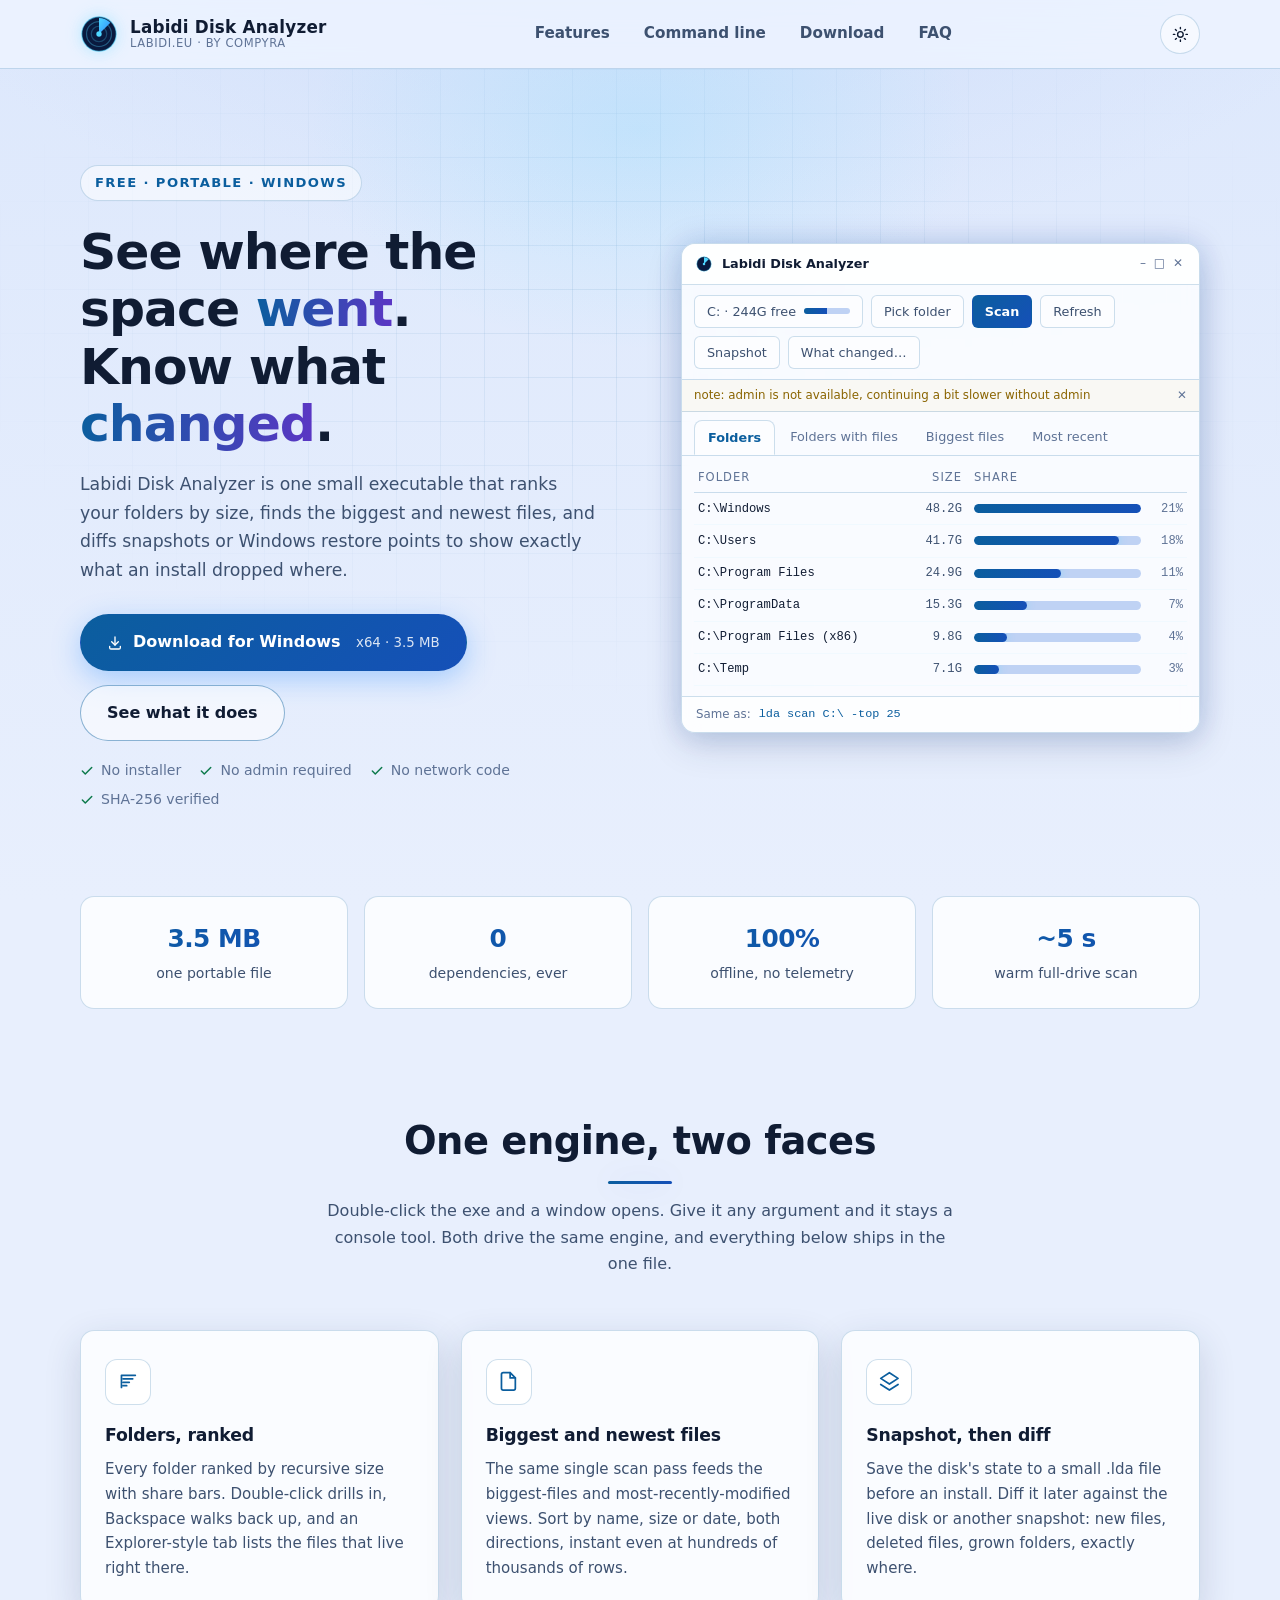
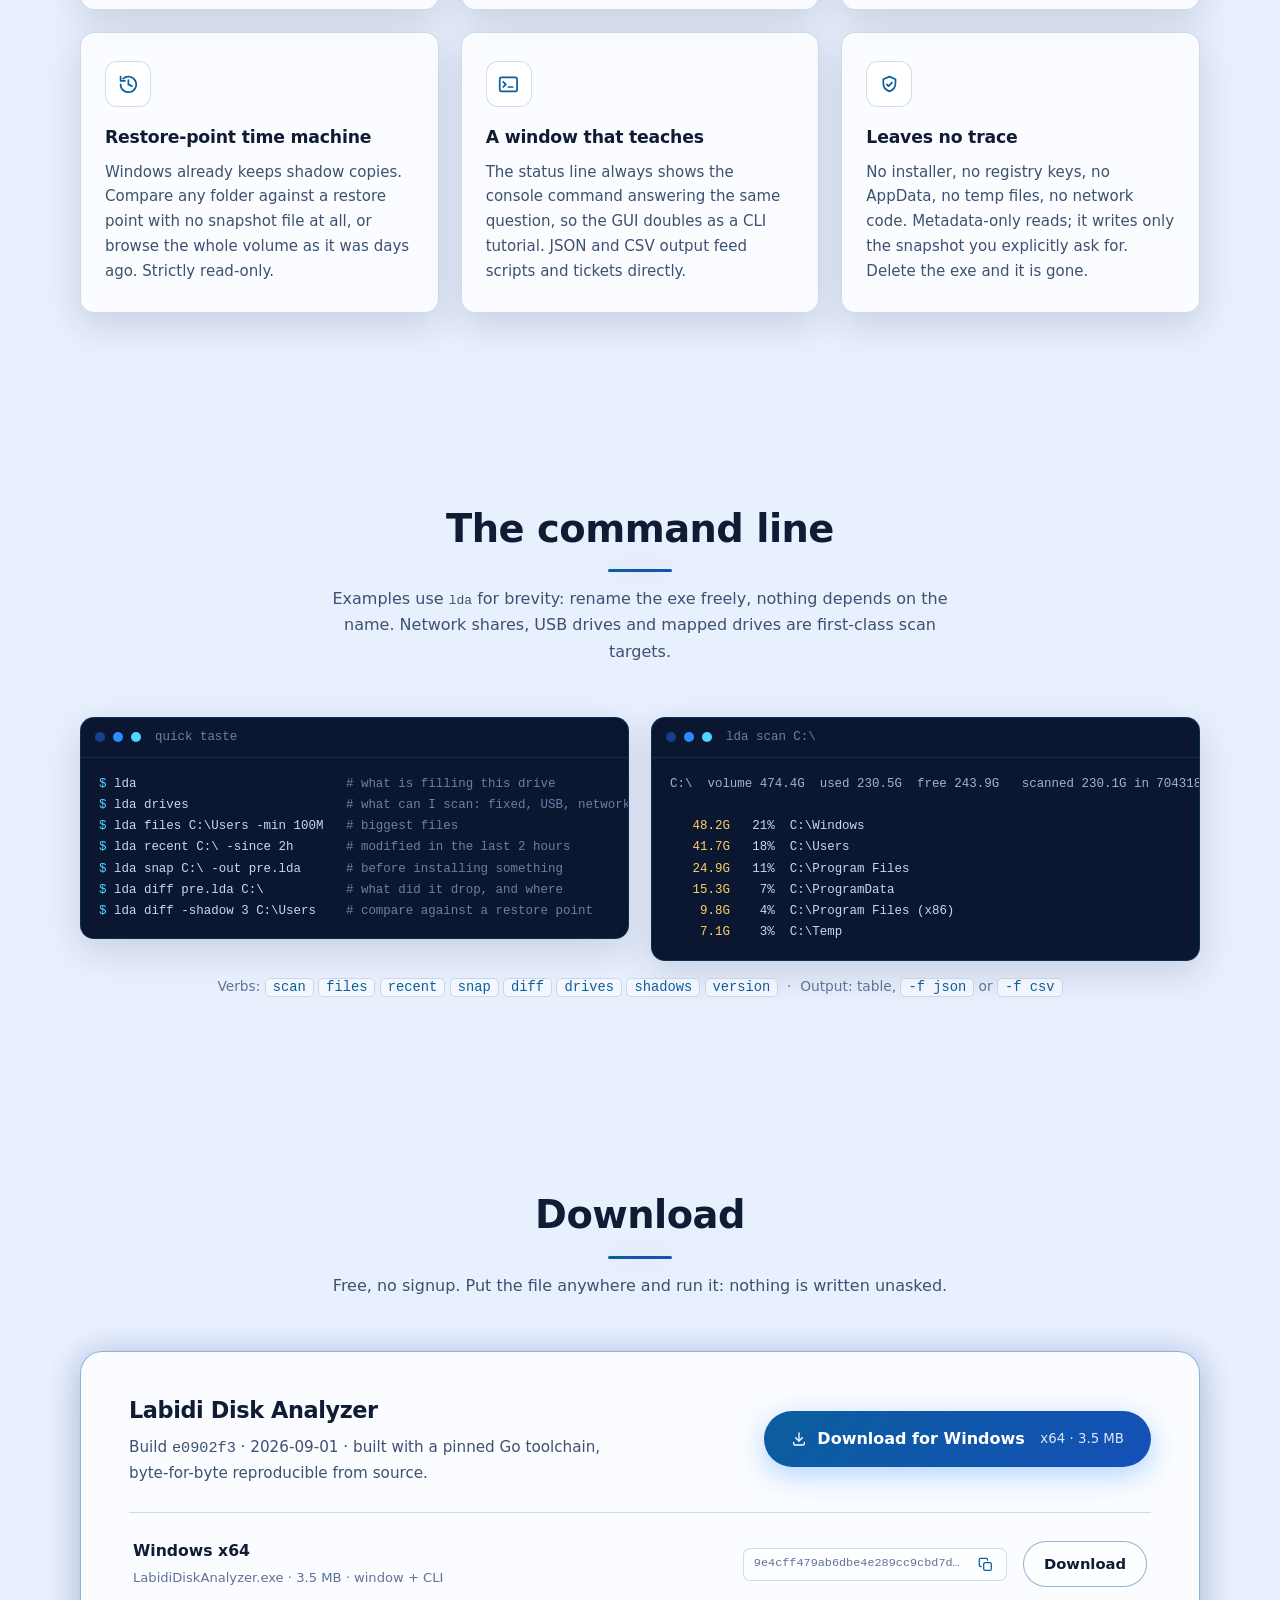
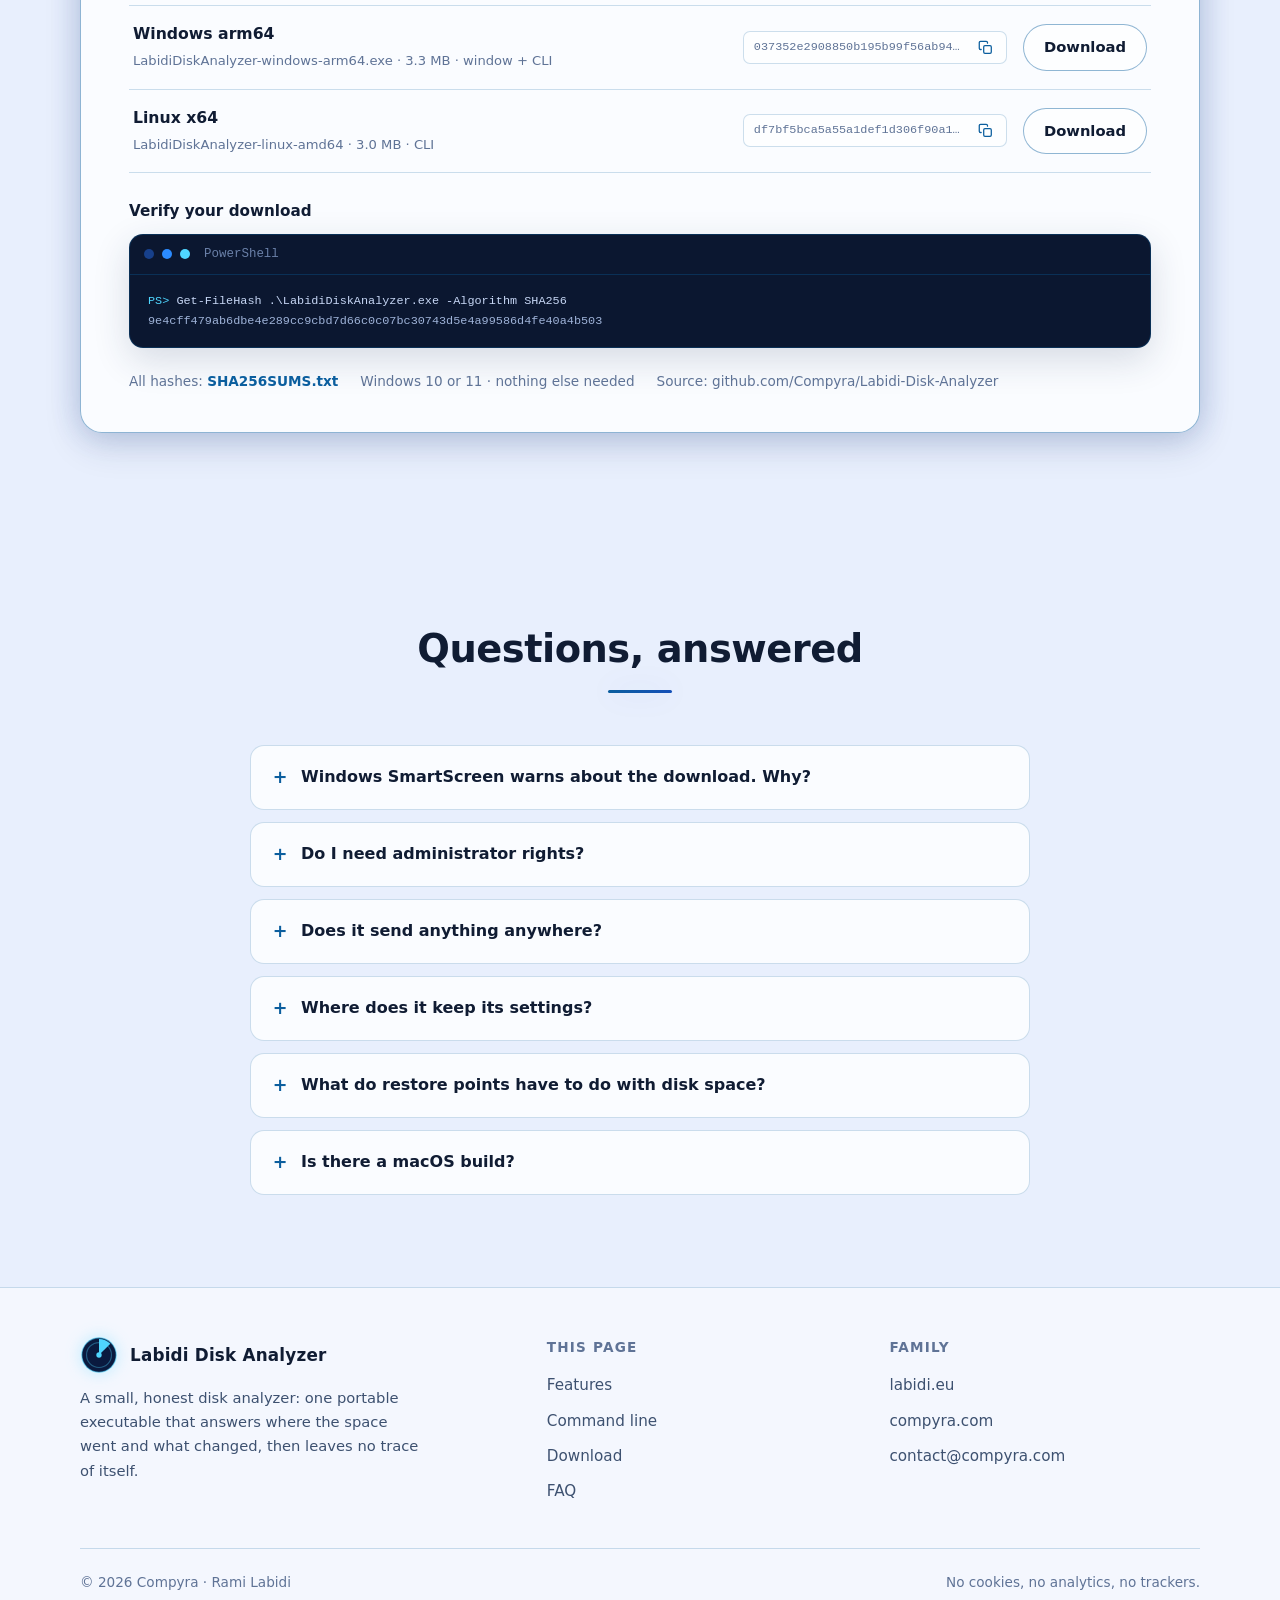
==== index.html @ db3a6556 "Build the download page: family-styled site with self-hosted binaries (e0902f3 build)" ====
<!DOCTYPE html>
<html lang="en" data-theme="dark">

<head>
    <meta charset="UTF-8">
    <meta name="viewport" content="width=device-width, initial-scale=1.0">
    <title>Labidi Disk Analyzer · Portable disk space analyzer for Windows</title>

    <script>
        (function () {
            var t;
            try { t = localStorage.getItem("theme"); } catch (e) { }
            if (t !== "light" && t !== "dark") {
                t = matchMedia("(prefers-color-scheme: light)").matches ? "light" : "dark";
            }
            document.documentElement.dataset.theme = t;
        })();
    </script>

    <link rel="stylesheet" href="style.css?v=1">

    <meta name="description" content="A 3.5 MB portable exe that shows where your disk space went and what changed: ranked folders, biggest files, snapshot diffs and restore-point comparisons. No installer, no admin, no telemetry.">
    <meta name="author" content="Compyra">
    <meta name="robots" content="index, follow">
    <meta name="theme-color" content="#e8effd" media="(prefers-color-scheme: light)">
    <meta name="theme-color" content="#030816" media="(prefers-color-scheme: dark)">
    <meta name="color-scheme" content="dark light">

    <link rel="icon" type="image/svg+xml" href="favicon.svg">

    <!-- Open Graph -->
    <meta property="og:type" content="website">
    <meta property="og:url" content="https://diskanalyzer.labidi.eu/">
    <meta property="og:site_name" content="Labidi Disk Analyzer">
    <meta property="og:title" content="Labidi Disk Analyzer · Portable disk space analyzer for Windows">
    <meta property="og:description" content="See where the space went. Know what changed. One 3.5 MB portable exe: ranked folders, snapshot diffs, restore-point comparisons. No installer, no admin, no telemetry.">
    <meta property="og:image" content="https://diskanalyzer.labidi.eu/og-image.png">
    <meta property="og:image:width" content="1200">
    <meta property="og:image:height" content="630">
    <meta property="og:image:alt" content="Labidi Disk Analyzer: portable disk space analyzer for Windows">
    <meta property="og:locale" content="en_US">

    <!-- Twitter -->
    <meta property="twitter:card" content="summary_large_image">
    <meta property="twitter:url" content="https://diskanalyzer.labidi.eu/">
    <meta property="twitter:title" content="Labidi Disk Analyzer · Portable disk space analyzer for Windows">
    <meta property="twitter:description" content="See where the space went. Know what changed. One 3.5 MB portable exe, no installer, no admin, no telemetry.">
    <meta property="twitter:image" content="https://diskanalyzer.labidi.eu/og-image.png">

    <link rel="canonical" href="https://diskanalyzer.labidi.eu/">

    <script type="application/ld+json">
    {
      "@context": "https://schema.org",
      "@type": "SoftwareApplication",
      "name": "Labidi Disk Analyzer",
      "operatingSystem": "Windows 10, Windows 11, Linux",
      "applicationCategory": "UtilitiesApplication",
      "description": "Portable disk space analyzer and snapshot differ: ranked folders, biggest files, snapshot diffs and restore-point comparisons in one dependency-free executable.",
      "url": "https://diskanalyzer.labidi.eu/",
      "downloadUrl": "https://diskanalyzer.labidi.eu/LabidiDiskAnalyzer.exe",
      "fileSize": "3.5MB",
      "offers": { "@type": "Offer", "price": "0", "priceCurrency": "EUR" },
      "publisher": { "@type": "Organization", "name": "Compyra", "url": "https://compyra.com" }
    }
    </script>
</head>

<body>
    <!-- Inline SVG icon sprite -->
    <svg xmlns="http://www.w3.org/2000/svg" style="display:none" aria-hidden="true">
        <symbol id="i-download" viewBox="0 0 24 24" fill="none" stroke="currentColor" stroke-width="2" stroke-linecap="round" stroke-linejoin="round"><path d="M12 3v12"/><polyline points="7 10 12 15 17 10"/><path d="M4 17v2a2 2 0 0 0 2 2h12a2 2 0 0 0 2-2v-2"/></symbol>
        <symbol id="i-check" viewBox="0 0 24 24" fill="none" stroke="currentColor" stroke-width="2.5" stroke-linecap="round" stroke-linejoin="round"><polyline points="20 6 9 17 4 12"/></symbol>
        <symbol id="i-chart" viewBox="0 0 24 24" fill="none" stroke="currentColor" stroke-width="2" stroke-linecap="round" stroke-linejoin="round"><path d="M4 5h16M4 5v14M6 9h11M6 13h7M6 17h4"/></symbol>
        <symbol id="i-file" viewBox="0 0 24 24" fill="none" stroke="currentColor" stroke-width="2" stroke-linecap="round" stroke-linejoin="round"><path d="M14 2H6a2 2 0 0 0-2 2v16a2 2 0 0 0 2 2h12a2 2 0 0 0 2-2V8z"/><polyline points="14 2 14 8 20 8"/></symbol>
        <symbol id="i-layers" viewBox="0 0 24 24" fill="none" stroke="currentColor" stroke-width="2" stroke-linecap="round" stroke-linejoin="round"><polygon points="12 2 22 8.5 12 15 2 8.5 12 2"/><polyline points="2 15.5 12 22 22 15.5"/></symbol>
        <symbol id="i-history" viewBox="0 0 24 24" fill="none" stroke="currentColor" stroke-width="2" stroke-linecap="round" stroke-linejoin="round"><path d="M3 12a9 9 0 1 0 3-6.7"/><polyline points="3 3 3 8 8 8"/><polyline points="12 7 12 12 16 14"/></symbol>
        <symbol id="i-terminal" viewBox="0 0 24 24" fill="none" stroke="currentColor" stroke-width="2" stroke-linecap="round" stroke-linejoin="round"><rect x="2" y="4" width="20" height="16" rx="2"/><polyline points="6 9 9 12 6 15"/><line x1="12" y1="15" x2="17" y2="15"/></symbol>
        <symbol id="i-shield" viewBox="0 0 24 24" fill="none" stroke="currentColor" stroke-width="2" stroke-linecap="round" stroke-linejoin="round"><path d="M12 3l7 3v5c0 4.5-3 7.6-7 9-4-1.4-7-4.5-7-9V6l7-3z"/><path d="M9 12l2 2 4-4"/></symbol>
        <symbol id="i-copy" viewBox="0 0 24 24" fill="none" stroke="currentColor" stroke-width="2" stroke-linecap="round" stroke-linejoin="round"><rect x="9" y="9" width="12" height="12" rx="2"/><path d="M5 15H4a2 2 0 0 1-2-2V4a2 2 0 0 1 2-2h9a2 2 0 0 1 2 2v1"/></symbol>
        <symbol id="i-moon" viewBox="0 0 24 24" fill="none" stroke="currentColor" stroke-width="2" stroke-linecap="round" stroke-linejoin="round"><path d="M21 12.8A9 9 0 1 1 11.2 3a7 7 0 0 0 9.8 9.8z"/></symbol>
        <symbol id="i-sun" viewBox="0 0 24 24" fill="none" stroke="currentColor" stroke-width="2" stroke-linecap="round" stroke-linejoin="round"><circle cx="12" cy="12" r="4"/><path d="M12 2v2M12 20v2M4.9 4.9l1.4 1.4M17.7 17.7l1.4 1.4M2 12h2M20 12h2M4.9 19.1l1.4-1.4M17.7 6.3l1.4-1.4"/></symbol>
    </svg>

    <a href="#main" class="skip-link">Skip to main content</a>

    <header id="site-header">
        <div class="container">
            <a class="brand" href="#top" aria-label="Labidi Disk Analyzer, back to top">
                <svg class="brand-mark" viewBox="0 0 64 64" aria-hidden="true">
                    <defs>
                        <linearGradient id="wedge" x1="0" y1="0" x2="1" y2="1">
                            <stop offset="0" stop-color="#4fd6ff"/>
                            <stop offset="1" stop-color="#2b8bff"/>
                        </linearGradient>
                    </defs>
                    <circle cx="32" cy="32" r="29" fill="#0a1a3f" stroke="#4fd6ff" stroke-opacity=".55" stroke-width="2"/>
                    <circle cx="32" cy="32" r="21" fill="none" stroke="#4fd6ff" stroke-opacity=".35" stroke-width="2"/>
                    <circle cx="32" cy="32" r="13" fill="none" stroke="#4fd6ff" stroke-opacity=".25" stroke-width="2"/>
                    <path d="M32 32 L32 5 A27 27 0 0 1 51.1 12.9 Z" fill="url(#wedge)"/>
                    <circle cx="32" cy="32" r="4.5" fill="#4fd6ff"/>
                </svg>
                <span class="brand-name">Labidi Disk Analyzer
                    <span class="brand-sub">labidi.eu · by Compyra</span>
                </span>
            </a>

            <nav aria-label="Primary">
                <ul>
                    <li><a href="#features">Features</a></li>
                    <li><a href="#cli">Command line</a></li>
                    <li><a href="#download">Download</a></li>
                    <li><a href="#faq">FAQ</a></li>
                </ul>
            </nav>

            <div class="header-controls">
                <button id="theme-toggle" type="button" aria-label="Toggle light and dark theme" aria-pressed="false">
                    <svg class="icon theme-icon-moon" aria-hidden="true"><use href="#i-moon"></use></svg>
                    <svg class="icon theme-icon-sun" aria-hidden="true"><use href="#i-sun"></use></svg>
                </button>
            </div>
        </div>
    </header>

    <main id="main">
        <!-- ===================== HERO ===================== -->
        <section class="hero" id="top" aria-labelledby="hero-title">
            <div class="hero-grid" aria-hidden="true"></div>
            <div class="hero-glow" aria-hidden="true"></div>
            <div class="container">
                <div class="hero-copy">
                    <p class="hero-eyebrow">Free · Portable · Windows</p>
                    <h1 id="hero-title">See where the space <span class="grad">went</span>.<br>Know what <span class="grad">changed</span>.</h1>
                    <p class="hero-sub">
                        Labidi Disk Analyzer is one small executable that ranks your folders by size,
                        finds the biggest and newest files, and diffs snapshots or Windows restore points
                        to show exactly what an install dropped where.
                    </p>
                    <div class="hero-ctas">
                        <a class="btn btn-primary" href="LabidiDiskAnalyzer.exe" download>
                            <svg class="icon" aria-hidden="true"><use href="#i-download"></use></svg>
                            Download for Windows&nbsp;<small>x64 · 3.5 MB</small>
                        </a>
                        <a class="btn btn-ghost" href="#features">See what it does</a>
                    </div>
                    <p class="hero-meta">
                        <span><svg class="icon" aria-hidden="true"><use href="#i-check"></use></svg> No installer</span>
                        <span><svg class="icon" aria-hidden="true"><use href="#i-check"></use></svg> No admin required</span>
                        <span><svg class="icon" aria-hidden="true"><use href="#i-check"></use></svg> No network code</span>
                        <span><svg class="icon" aria-hidden="true"><use href="#i-check"></use></svg> <a href="#download">SHA-256 verified</a></span>
                    </p>
                </div>

                <!-- Stylised replica of the real window -->
                <div class="window reveal" role="img" aria-label="The Labidi Disk Analyzer window: a toolbar with a drive menu and scan buttons, folders ranked by size with share bars, and a status line teaching the equivalent console command.">
                    <div class="window-titlebar">
                        <svg class="brand-mark" viewBox="0 0 64 64" aria-hidden="true">
                            <circle cx="32" cy="32" r="29" fill="#0a1a3f" stroke="#4fd6ff" stroke-opacity=".55" stroke-width="3"/>
                            <path d="M32 32 L32 5 A27 27 0 0 1 51.1 12.9 Z" fill="#4fd6ff"/>
                            <circle cx="32" cy="32" r="5" fill="#4fd6ff"/>
                        </svg>
                        <span class="window-title">Labidi Disk Analyzer</span>
                        <span class="window-lights" aria-hidden="true">&#8211; &#9633; &#10005;</span>
                    </div>
                    <div class="window-toolbar" aria-hidden="true">
                        <span class="tool-chip">C: · 244G free <span class="drive-fill"><i></i></span></span>
                        <span class="tool-chip">Pick folder</span>
                        <span class="tool-chip is-primary">Scan</span>
                        <span class="tool-chip">Refresh</span>
                        <span class="tool-chip">Snapshot</span>
                        <span class="tool-chip">What changed&#8230;</span>
                    </div>
                    <div class="window-notice" aria-hidden="true">
                        note: admin is not available, continuing a bit slower without admin <b>&#10005;</b>
                    </div>
                    <div class="window-tabs" aria-hidden="true">
                        <span class="is-active">Folders</span>
                        <span>Folders with files</span>
                        <span>Biggest files</span>
                        <span>Most recent</span>
                    </div>
                    <div class="window-list" aria-hidden="true">
                        <div class="window-cols"><span>Folder</span><span style="text-align:right">Size</span><span>Share</span></div>
                        <div class="window-row"><span class="path">C:\Windows</span><span class="size">48.2G</span><span class="share"><span class="share-bar"><i style="--w:100%"></i></span><b>21%</b></span></div>
                        <div class="window-row"><span class="path">C:\Users</span><span class="size">41.7G</span><span class="share"><span class="share-bar"><i style="--w:87%"></i></span><b>18%</b></span></div>
                        <div class="window-row"><span class="path">C:\Program Files</span><span class="size">24.9G</span><span class="share"><span class="share-bar"><i style="--w:52%"></i></span><b>11%</b></span></div>
                        <div class="window-row"><span class="path">C:\ProgramData</span><span class="size">15.3G</span><span class="share"><span class="share-bar"><i style="--w:32%"></i></span><b>7%</b></span></div>
                        <div class="window-row"><span class="path">C:\Program Files (x86)</span><span class="size">9.8G</span><span class="share"><span class="share-bar"><i style="--w:20%"></i></span><b>4%</b></span></div>
                        <div class="window-row"><span class="path">C:\Temp</span><span class="size">7.1G</span><span class="share"><span class="share-bar"><i style="--w:15%"></i></span><b>3%</b></span></div>
                    </div>
                    <div class="window-status" aria-hidden="true">
                        Same as: <code>lda scan C:\ -top 25</code>
                    </div>
                </div>
            </div>
        </section>

        <!-- ===================== TRUST STRIP ===================== -->
        <section class="trust" aria-label="Key numbers">
            <div class="container">
                <div class="stat reveal"><b>3.5 MB</b><span>one portable file</span></div>
                <div class="stat reveal"><b>0</b><span>dependencies, ever</span></div>
                <div class="stat reveal"><b>100%</b><span>offline, no telemetry</span></div>
                <div class="stat reveal"><b>~5 s</b><span>warm full-drive scan</span></div>
            </div>
        </section>

        <!-- ===================== FEATURES ===================== -->
        <section id="features" aria-labelledby="features-title">
            <div class="container">
                <div class="section-head reveal">
                    <h2 id="features-title">One engine, two faces</h2>
                    <p>Double-click the exe and a window opens. Give it any argument and it stays a console tool.
                       Both drive the same engine, and everything below ships in the one file.</p>
                </div>
                <div class="features-grid">
                    <article class="feature-card reveal">
                        <div class="feature-icon"><svg class="icon" aria-hidden="true"><use href="#i-chart"></use></svg></div>
                        <h3>Folders, ranked</h3>
                        <p>Every folder ranked by recursive size with share bars. Double-click drills in,
                           Backspace walks back up, and an Explorer-style tab lists the files that live right there.</p>
                    </article>
                    <article class="feature-card reveal">
                        <div class="feature-icon"><svg class="icon" aria-hidden="true"><use href="#i-file"></use></svg></div>
                        <h3>Biggest and newest files</h3>
                        <p>The same single scan pass feeds the biggest-files and most-recently-modified views.
                           Sort by name, size or date, both directions, instant even at hundreds of thousands of rows.</p>
                    </article>
                    <article class="feature-card reveal">
                        <div class="feature-icon"><svg class="icon" aria-hidden="true"><use href="#i-layers"></use></svg></div>
                        <h3>Snapshot, then diff</h3>
                        <p>Save the disk's state to a small .lda file before an install. Diff it later against the live
                           disk or another snapshot: new files, deleted files, grown folders, exactly where.</p>
                    </article>
                    <article class="feature-card reveal">
                        <div class="feature-icon"><svg class="icon" aria-hidden="true"><use href="#i-history"></use></svg></div>
                        <h3>Restore-point time machine</h3>
                        <p>Windows already keeps shadow copies. Compare any folder against a restore point with no
                           snapshot file at all, or browse the whole volume as it was days ago. Strictly read-only.</p>
                    </article>
                    <article class="feature-card reveal">
                        <div class="feature-icon"><svg class="icon" aria-hidden="true"><use href="#i-terminal"></use></svg></div>
                        <h3>A window that teaches</h3>
                        <p>The status line always shows the console command answering the same question, so the GUI
                           doubles as a CLI tutorial. JSON and CSV output feed scripts and tickets directly.</p>
                    </article>
                    <article class="feature-card reveal">
                        <div class="feature-icon"><svg class="icon" aria-hidden="true"><use href="#i-shield"></use></svg></div>
                        <h3>Leaves no trace</h3>
                        <p>No installer, no registry keys, no AppData, no temp files, no network code. Metadata-only
                           reads; it writes only the snapshot you explicitly ask for. Delete the exe and it is gone.</p>
                    </article>
                </div>
            </div>
        </section>

        <!-- ===================== CLI ===================== -->
        <section id="cli" aria-labelledby="cli-title">
            <div class="container">
                <div class="section-head reveal">
                    <h2 id="cli-title">The command line</h2>
                    <p>Examples use <code>lda</code> for brevity: rename the exe freely, nothing depends on the name.
                       Network shares, USB drives and mapped drives are first-class scan targets.</p>
                </div>
                <div class="cli-wrap">
                    <div class="terminal reveal">
                        <div class="terminal-bar"><i></i><i></i><i></i><span>quick taste</span></div>
                        <pre><span class="p">$</span> lda                            <span class="c"># what is filling this drive</span>
<span class="p">$</span> lda drives                     <span class="c"># what can I scan: fixed, USB, network</span>
<span class="p">$</span> lda files C:\Users -min 100M   <span class="c"># biggest files</span>
<span class="p">$</span> lda recent C:\ -since 2h       <span class="c"># modified in the last 2 hours</span>
<span class="p">$</span> lda snap C:\ -out pre.lda      <span class="c"># before installing something</span>
<span class="p">$</span> lda diff pre.lda C:\           <span class="c"># what did it drop, and where</span>
<span class="p">$</span> lda diff -shadow 3 C:\Users    <span class="c"># compare against a restore point</span></pre>
                    </div>
                    <div class="terminal reveal">
                        <div class="terminal-bar"><i></i><i></i><i></i><span>lda scan C:\</span></div>
                        <pre><span class="o">C:\  volume 474.4G  used 230.5G  free 243.9G   scanned 230.1G in 704318 files (5.2s)</span>

   <span class="hl">48.2G</span>   21%  C:\Windows
   <span class="hl">41.7G</span>   18%  C:\Users
   <span class="hl">24.9G</span>   11%  C:\Program Files
   <span class="hl">15.3G</span>    7%  C:\ProgramData
    <span class="hl">9.8G</span>    4%  C:\Program Files (x86)
    <span class="hl">7.1G</span>    3%  C:\Temp</pre>
                    </div>
                </div>
                <p class="cli-note reveal">
                    Verbs: <code>scan</code> <code>files</code> <code>recent</code> <code>snap</code>
                    <code>diff</code> <code>drives</code> <code>shadows</code> <code>version</code>
                    &nbsp;·&nbsp; Output: table, <code>-f json</code> or <code>-f csv</code>
                </p>
            </div>
        </section>

        <!-- ===================== DOWNLOAD ===================== -->
        <section id="download" aria-labelledby="download-title">
            <div class="container">
                <div class="section-head reveal">
                    <h2 id="download-title">Download</h2>
                    <p>Free, no signup. Put the file anywhere and run it: nothing is written unasked.</p>
                </div>

                <div class="download-panel reveal">
                    <div class="download-main">
                        <div>
                            <h3>Labidi Disk Analyzer</h3>
                            <p>Build <code>e0902f3</code> · 2026-09-01 · built with a pinned Go toolchain,
                               byte-for-byte reproducible from source.</p>
                        </div>
                        <a class="btn btn-primary" href="LabidiDiskAnalyzer.exe" download>
                            <svg class="icon" aria-hidden="true"><use href="#i-download"></use></svg>
                            Download for Windows&nbsp;<small>x64 · 3.5 MB</small>
                        </a>
                    </div>

                    <div class="asset-row">
                        <div class="asset-name">
                            <b>Windows x64</b>
                            <span>LabidiDiskAnalyzer.exe · 3.5 MB · window + CLI</span>
                        </div>
                        <span class="asset-hash">
                            <code title="9e4cff479ab6dbe4e289cc9cbd7d66c0c07bc30743d5e4a99586d4fe40a4b503">9e4cff479ab6dbe4e289cc9cbd7d66c0&hellip;</code>
                            <button class="copy-btn" type="button" data-copy="9e4cff479ab6dbe4e289cc9cbd7d66c0c07bc30743d5e4a99586d4fe40a4b503" aria-label="Copy the SHA-256 hash of LabidiDiskAnalyzer.exe">
                                <svg class="icon" aria-hidden="true"><use href="#i-copy"></use></svg>
                            </button>
                        </span>
                        <span class="asset-get">
                            <a class="btn btn-ghost btn-dl" href="LabidiDiskAnalyzer.exe" download>Download</a>
                        </span>
                    </div>

                    <div class="asset-row">
                        <div class="asset-name">
                            <b>Windows arm64</b>
                            <span>LabidiDiskAnalyzer-windows-arm64.exe · 3.3 MB · window + CLI</span>
                        </div>
                        <span class="asset-hash">
                            <code title="037352e2908850b195b99f56ab94dee2360abbfb58f119a386459734021d3780">037352e2908850b195b99f56ab94dee2&hellip;</code>
                            <button class="copy-btn" type="button" data-copy="037352e2908850b195b99f56ab94dee2360abbfb58f119a386459734021d3780" aria-label="Copy the SHA-256 hash of LabidiDiskAnalyzer-windows-arm64.exe">
                                <svg class="icon" aria-hidden="true"><use href="#i-copy"></use></svg>
                            </button>
                        </span>
                        <span class="asset-get">
                            <a class="btn btn-ghost btn-dl" href="LabidiDiskAnalyzer-windows-arm64.exe" download>Download</a>
                        </span>
                    </div>

                    <div class="asset-row">
                        <div class="asset-name">
                            <b>Linux x64</b>
                            <span>LabidiDiskAnalyzer-linux-amd64 · 3.0 MB · CLI</span>
                        </div>
                        <span class="asset-hash">
                            <code title="df7bf5bca5a55a1def1d306f90a14a95d13f0bd07a37902c056cffa0d2d70d2e">df7bf5bca5a55a1def1d306f90a14a95&hellip;</code>
                            <button class="copy-btn" type="button" data-copy="df7bf5bca5a55a1def1d306f90a14a95d13f0bd07a37902c056cffa0d2d70d2e" aria-label="Copy the SHA-256 hash of LabidiDiskAnalyzer-linux-amd64">
                                <svg class="icon" aria-hidden="true"><use href="#i-copy"></use></svg>
                            </button>
                        </span>
                        <span class="asset-get">
                            <a class="btn btn-ghost btn-dl" href="LabidiDiskAnalyzer-linux-amd64" download>Download</a>
                        </span>
                    </div>

                    <div class="verify">
                        <h4>Verify your download</h4>
                        <div class="terminal">
                            <div class="terminal-bar"><i></i><i></i><i></i><span>PowerShell</span></div>
                            <pre><span class="p">PS&gt;</span> Get-FileHash .\LabidiDiskAnalyzer.exe -Algorithm SHA256
<span class="o">9e4cff479ab6dbe4e289cc9cbd7d66c0c07bc30743d5e4a99586d4fe40a4b503</span></pre>
                        </div>
                    </div>

                    <div class="download-foot">
                        <span>All hashes: <a href="SHA256SUMS.txt">SHA256SUMS.txt</a></span>
                        <span>Windows 10 or 11 · nothing else needed</span>
                        <span>Source: github.com/Compyra/Labidi-Disk-Analyzer</span>
                    </div>
                </div>
            </div>
        </section>

        <!-- ===================== FAQ ===================== -->
        <section id="faq" aria-labelledby="faq-title">
            <div class="container">
                <div class="section-head reveal">
                    <h2 id="faq-title">Questions, answered</h2>
                </div>
                <div class="faq-list reveal">
                    <details>
                        <summary>Windows SmartScreen warns about the download. Why?</summary>
                        <div class="faq-body">
                            The binary is new and not signed with an EV certificate, so SmartScreen has no
                            reputation for it yet. Verify the SHA-256 hash against the one published above,
                            then choose <code>More info</code>, <code>Run anyway</code>. The build is
                            reproducible from source, so the published hash is checkable end to end.
                        </div>
                    </details>
                    <details>
                        <summary>Do I need administrator rights?</summary>
                        <div class="faq-body">
                            No. Without admin it simply counts the folders it cannot read and reports them as
                            denied, with one ignorable notice. When admin is present it is used automatically.
                            Elevation is never requested.
                        </div>
                    </details>
                    <details>
                        <summary>Does it send anything anywhere?</summary>
                        <div class="faq-body">
                            No. There is no network code in the binary at all: the source enforces a module-wide
                            ban on Go's <code>net</code> and <code>os/exec</code> packages with a structural test.
                            Nothing is uploaded, downloaded or executed behind your back.
                        </div>
                    </details>
                    <details>
                        <summary>Where does it keep its settings?</summary>
                        <div class="faq-body">
                            Nowhere. No registry keys, no AppData, no temp files. The only thing it ever writes
                            is a snapshot file at the exact path you pass with <code>-out</code>. Delete the exe
                            and every trace is gone.
                        </div>
                    </details>
                    <details>
                        <summary>What do restore points have to do with disk space?</summary>
                        <div class="faq-body">
                            Two things. Windows quietly keeps shadow copies, and their storage is classic
                            invisible space: <code>lda drives</code> names those gigabytes. And every restore
                            point is a free before picture: diff any folder against one, no snapshot file needed.
                            Always read-only; shadow copies are never created, resized or deleted.
                        </div>
                    </details>
                    <details>
                        <summary>Is there a macOS build?</summary>
                        <div class="faq-body">
                            Not yet. Windows x64 and arm64 get the window plus CLI; the Linux x64 build is
                            CLI-only. Each platform is a single static binary.
                        </div>
                    </details>
                </div>
            </div>
        </section>
    </main>

    <!-- ===================== FOOTER ===================== -->
    <footer>
        <div class="container">
            <div class="footer-grid">
                <div class="footer-brand">
                    <a class="brand" href="#top">
                        <svg class="brand-mark" viewBox="0 0 64 64" aria-hidden="true">
                            <circle cx="32" cy="32" r="29" fill="#0a1a3f" stroke="#4fd6ff" stroke-opacity=".55" stroke-width="2"/>
                            <circle cx="32" cy="32" r="21" fill="none" stroke="#4fd6ff" stroke-opacity=".35" stroke-width="2"/>
                            <path d="M32 32 L32 5 A27 27 0 0 1 51.1 12.9 Z" fill="#4fd6ff"/>
                            <circle cx="32" cy="32" r="4.5" fill="#4fd6ff"/>
                        </svg>
                        <span class="brand-name">Labidi Disk Analyzer</span>
                    </a>
                    <p>A small, honest disk analyzer: one portable executable that answers where the space
                       went and what changed, then leaves no trace of itself.</p>
                </div>
                <div class="footer-col">
                    <h4>This page</h4>
                    <ul>
                        <li><a href="#features">Features</a></li>
                        <li><a href="#cli">Command line</a></li>
                        <li><a href="#download">Download</a></li>
                        <li><a href="#faq">FAQ</a></li>
                    </ul>
                </div>
                <div class="footer-col">
                    <h4>Family</h4>
                    <ul>
                        <li><a href="https://labidi.eu/" rel="noopener">labidi.eu</a></li>
                        <li><a href="https://compyra.com/" rel="noopener">compyra.com</a></li>
                        <li><a href="mailto:contact@compyra.com">contact@compyra.com</a></li>
                    </ul>
                </div>
            </div>
            <div class="footer-bottom">
                <span>&copy; <span id="year">2026</span> Compyra · Rami Labidi</span>
                <span>No cookies, no analytics, no trackers.</span>
            </div>
        </div>
    </footer>

    <noscript>
        <style>
            .reveal { opacity: 1; transform: none; }
            .share-bar i { width: var(--w); }
        </style>
    </noscript>

    <script src="script.js?v=1" defer></script>
</body>

</html>
---- style.css ----
/* ============================================================
   diskanalyzer.labidi.eu - stylesheet
   Family style: labidi.eu space palette, compyra.com structure.
   Dark by default, light theme via [data-theme="light"].
   ============================================================ */

*,
*::before,
*::after {
    margin: 0;
    padding: 0;
    box-sizing: border-box;
}

:root {
    /* Core palette: deep space blues (labidi.eu) */
    --space-900: #030816;
    --space-800: #050c24;
    --space-700: #0a1a3f;
    --space-600: #0f2657;

    /* Accents: temporal glow */
    --accent: #4fd6ff;
    --accent-2: #2b8bff;
    --purple: #8a6bff;
    --gold: #ffd166;
    --ok: #57e39b;

    /* Text */
    --text: #eaf2ff;
    --muted: #9fb3d8;
    --dim: #6a80a8;

    /* Surfaces */
    --surface: rgba(15, 38, 87, 0.35);
    --surface-strong: rgba(15, 38, 87, 0.62);
    --card-bg: rgba(8, 18, 44, 0.66);
    --border: rgba(79, 214, 255, 0.16);
    --border-strong: rgba(79, 214, 255, 0.42);
    --header-bg: rgba(4, 10, 28, 0.78);

    /* Code / terminal */
    --term-bg: #04091c;
    --term-border: rgba(79, 214, 255, 0.22);

    --on-accent: #04101f;

    /* Typography */
    --font-sans: "Segoe UI", "Helvetica Neue", system-ui, -apple-system, sans-serif;
    --font-mono: "Cascadia Mono", Consolas, "SF Mono", Menlo, monospace;

    /* Radii and shadows */
    --radius-sm: 8px;
    --radius-md: 14px;
    --radius-lg: 22px;
    --shadow-glow: 0 0 30px rgba(79, 214, 255, 0.22);
    --shadow-card: 0 12px 40px rgba(3, 8, 22, 0.55);

    /* Motion */
    --ease: cubic-bezier(0.22, 1, 0.36, 1);
    --dur: 340ms;

    --content-max: 1120px;
}

:root[data-theme="light"] {
    --space-900: #e8effd;
    --space-800: #dde8fc;
    --space-700: #cfdefa;
    --space-600: #bfd2f4;

    --accent: #0b5e9e;
    --accent-2: #1550b8;
    --purple: #5b36c4;
    --gold: #8a6400;
    --ok: #0d7a4b;

    --text: #101c33;
    --muted: #3d5170;
    --dim: #5f7396;

    --surface: rgba(255, 255, 255, 0.55);
    --surface-strong: rgba(255, 255, 255, 0.85);
    --card-bg: rgba(255, 255, 255, 0.78);
    --border: rgba(11, 94, 158, 0.2);
    --border-strong: rgba(11, 94, 158, 0.45);
    --header-bg: rgba(238, 244, 255, 0.82);

    --term-bg: #0b1730;
    --term-border: rgba(11, 94, 158, 0.35);

    --on-accent: #ffffff;

    --shadow-glow: 0 0 30px rgba(21, 80, 184, 0.18);
    --shadow-card: 0 12px 36px rgba(30, 50, 90, 0.16);
}

html {
    scroll-behavior: smooth;
    scroll-padding-top: 88px;
}

body {
    font-family: var(--font-sans);
    line-height: 1.65;
    color: var(--text);
    background-color: var(--space-900);
    background-image:
        radial-gradient(1px 1px at 12% 22%, rgba(234, 242, 255, 0.5) 0, transparent 100%),
        radial-gradient(1px 1px at 78% 12%, rgba(234, 242, 255, 0.35) 0, transparent 100%),
        radial-gradient(1.5px 1.5px at 55% 42%, rgba(79, 214, 255, 0.4) 0, transparent 100%),
        radial-gradient(1px 1px at 32% 72%, rgba(234, 242, 255, 0.3) 0, transparent 100%),
        radial-gradient(1.5px 1.5px at 88% 62%, rgba(138, 107, 255, 0.35) 0, transparent 100%),
        radial-gradient(1px 1px at 8% 88%, rgba(234, 242, 255, 0.35) 0, transparent 100%),
        radial-gradient(ellipse 90% 60% at 50% -10%, var(--space-700) 0, transparent 65%),
        linear-gradient(180deg, var(--space-800), var(--space-900));
    background-attachment: fixed;
    overflow-x: hidden;
    transition: background-color var(--dur) ease, color var(--dur) ease;
}

:root[data-theme="light"] body {
    background-image:
        radial-gradient(ellipse 90% 60% at 50% -10%, var(--space-700) 0, transparent 65%),
        linear-gradient(180deg, var(--space-800), var(--space-900));
}

.container {
    width: 92%;
    max-width: var(--content-max);
    margin: 0 auto;
}

a {
    color: inherit;
    text-decoration: none;
}

ul {
    list-style: none;
}

.icon {
    width: 1em;
    height: 1em;
    display: inline-block;
    vertical-align: -0.125em;
    flex: none;
}

section {
    padding: 92px 0;
}

/* Accessibility ------------------------------------------------ */
.skip-link {
    position: absolute;
    left: 50%;
    top: -60px;
    transform: translateX(-50%);
    z-index: 2000;
    background: var(--accent);
    color: var(--on-accent);
    padding: 10px 18px;
    border-radius: 0 0 var(--radius-sm) var(--radius-sm);
    font-weight: 600;
    transition: top 0.2s ease;
}

.skip-link:focus {
    top: 0;
    outline: 3px solid var(--accent-2);
}

:focus-visible {
    outline: 3px solid var(--accent);
    outline-offset: 3px;
    border-radius: 4px;
}

.sr-only {
    position: absolute;
    width: 1px;
    height: 1px;
    padding: 0;
    margin: -1px;
    overflow: hidden;
    clip: rect(0 0 0 0);
    white-space: nowrap;
    border: 0;
}

/* Section heads ------------------------------------------------ */
.section-head {
    text-align: center;
    margin-bottom: 52px;
}

.section-head h2 {
    font-size: clamp(1.7rem, 4vw, 2.4rem);
    font-weight: 700;
    letter-spacing: -0.5px;
    display: inline-block;
    position: relative;
    padding-bottom: 12px;
}

.section-head h2::after {
    content: "";
    position: absolute;
    left: 50%;
    bottom: 0;
    transform: translateX(-50%);
    width: 64px;
    height: 3px;
    border-radius: 2px;
    background: linear-gradient(90deg, var(--accent), var(--accent-2));
    box-shadow: var(--shadow-glow);
}

.section-head p {
    max-width: 640px;
    margin: 14px auto 0;
    color: var(--muted);
}

/* Header ------------------------------------------------------- */
#site-header {
    position: sticky;
    top: 0;
    z-index: 100;
    background: var(--header-bg);
    backdrop-filter: blur(14px);
    -webkit-backdrop-filter: blur(14px);
    border-bottom: 1px solid var(--border);
}

#site-header .container {
    display: flex;
    align-items: center;
    justify-content: space-between;
    gap: 16px;
    min-height: 68px;
    flex-wrap: wrap;
    padding: 8px 0;
}

.brand {
    display: flex;
    align-items: center;
    gap: 12px;
    font-weight: 700;
}

.brand-mark {
    width: 38px;
    height: 38px;
    flex: none;
    filter: drop-shadow(0 0 8px rgba(79, 214, 255, 0.35));
}

.brand-name {
    font-size: 1.05rem;
    letter-spacing: 0.2px;
    line-height: 1.2;
}

.brand-sub {
    display: block;
    font-size: 0.72rem;
    font-weight: 500;
    color: var(--dim);
    letter-spacing: 0.6px;
    text-transform: uppercase;
}

#site-header nav ul {
    display: flex;
    gap: 6px;
    flex-wrap: wrap;
}

#site-header nav a {
    display: inline-block;
    padding: 8px 14px;
    border-radius: 999px;
    color: var(--muted);
    font-weight: 600;
    font-size: 0.95rem;
    transition: color var(--dur) var(--ease), background var(--dur) var(--ease);
}

#site-header nav a:hover {
    color: var(--text);
    background: var(--surface);
}

.header-controls {
    display: flex;
    align-items: center;
    gap: 10px;
}

#theme-toggle {
    display: inline-flex;
    align-items: center;
    justify-content: center;
    width: 40px;
    height: 40px;
    border-radius: 50%;
    border: 1px solid var(--border);
    background: var(--surface);
    color: var(--text);
    font-size: 1.05rem;
    cursor: pointer;
    transition: border-color var(--dur) var(--ease), box-shadow var(--dur) var(--ease);
}

#theme-toggle:hover {
    border-color: var(--border-strong);
    box-shadow: var(--shadow-glow);
}

.theme-icon-sun { display: none; }
.theme-icon-moon { display: inline-block; }
:root[data-theme="light"] .theme-icon-sun { display: inline-block; }
:root[data-theme="light"] .theme-icon-moon { display: none; }

/* Buttons ------------------------------------------------------ */
.btn {
    display: inline-flex;
    align-items: center;
    justify-content: center;
    gap: 10px;
    padding: 14px 26px;
    border-radius: 999px;
    font-weight: 700;
    font-size: 1rem;
    border: 1px solid transparent;
    cursor: pointer;
    transition: transform var(--dur) var(--ease), box-shadow var(--dur) var(--ease),
        background var(--dur) var(--ease), border-color var(--dur) var(--ease);
}

.btn-primary {
    background: linear-gradient(135deg, var(--accent), var(--accent-2));
    color: var(--on-accent);
    box-shadow: 0 8px 28px rgba(43, 139, 255, 0.35);
}

.btn-primary:hover {
    transform: translateY(-2px);
    box-shadow: 0 12px 36px rgba(43, 139, 255, 0.5);
}

.btn-ghost {
    border-color: var(--border-strong);
    color: var(--text);
    background: var(--surface);
}

.btn-ghost:hover {
    transform: translateY(-2px);
    box-shadow: var(--shadow-glow);
}

.btn small {
    font-weight: 500;
    opacity: 0.85;
}

/* Hero --------------------------------------------------------- */
.hero {
    position: relative;
    padding: 96px 0 84px;
    overflow: hidden;
}

.hero-grid {
    position: absolute;
    inset: 0;
    background-image:
        linear-gradient(var(--border) 1px, transparent 1px),
        linear-gradient(90deg, var(--border) 1px, transparent 1px);
    background-size: 44px 44px;
    mask-image: radial-gradient(ellipse 75% 65% at 50% 30%, #000 0, transparent 72%);
    -webkit-mask-image: radial-gradient(ellipse 75% 65% at 50% 30%, #000 0, transparent 72%);
    opacity: 0.5;
    pointer-events: none;
}

.hero-glow {
    position: absolute;
    top: -180px;
    left: 50%;
    transform: translateX(-50%);
    width: 720px;
    height: 480px;
    background: radial-gradient(ellipse at center, rgba(79, 214, 255, 0.16) 0, transparent 65%);
    pointer-events: none;
}

.hero .container {
    position: relative;
    display: grid;
    grid-template-columns: minmax(0, 1.05fr) minmax(0, 1fr);
    gap: 56px;
    align-items: center;
}

.hero-eyebrow {
    display: inline-block;
    padding: 6px 14px;
    border-radius: 999px;
    border: 1px solid var(--border);
    background: var(--surface);
    color: var(--accent);
    font-size: 0.82rem;
    font-weight: 600;
    letter-spacing: 1.4px;
    text-transform: uppercase;
    margin-bottom: 22px;
}

.hero h1 {
    font-size: clamp(2.1rem, 5vw, 3.15rem);
    line-height: 1.14;
    letter-spacing: -1px;
    margin-bottom: 18px;
}

.hero h1 .grad {
    background: linear-gradient(90deg, var(--accent), var(--purple));
    -webkit-background-clip: text;
    background-clip: text;
    color: transparent;
}

.hero-sub {
    color: var(--muted);
    font-size: 1.08rem;
    max-width: 520px;
    margin-bottom: 30px;
}

.hero-ctas {
    display: flex;
    flex-wrap: wrap;
    gap: 14px;
    align-items: center;
}

.hero-meta {
    margin-top: 18px;
    color: var(--dim);
    font-size: 0.88rem;
    display: flex;
    flex-wrap: wrap;
    gap: 6px 18px;
}

.hero-meta span {
    display: inline-flex;
    align-items: center;
    gap: 7px;
}

.hero-meta .icon {
    color: var(--ok);
}

/* App window mock ---------------------------------------------- */
.window {
    border: 1px solid var(--border);
    border-radius: var(--radius-md);
    background: var(--card-bg);
    box-shadow: var(--shadow-card), var(--shadow-glow);
    overflow: hidden;
    font-size: 0.8rem;
    backdrop-filter: blur(8px);
    -webkit-backdrop-filter: blur(8px);
}

.window-titlebar {
    display: flex;
    align-items: center;
    gap: 10px;
    padding: 9px 14px;
    background: var(--surface-strong);
    border-bottom: 1px solid var(--border);
}

.window-titlebar .brand-mark {
    width: 16px;
    height: 16px;
    filter: none;
}

.window-title {
    font-weight: 600;
    color: var(--text);
}

.window-lights {
    margin-left: auto;
    display: flex;
    gap: 14px;
    color: var(--dim);
    font-size: 0.75rem;
    letter-spacing: 2px;
}

.window-toolbar {
    display: flex;
    flex-wrap: wrap;
    gap: 8px;
    padding: 10px 12px;
    border-bottom: 1px solid var(--border);
    align-items: center;
}

.tool-chip {
    display: inline-flex;
    align-items: center;
    gap: 8px;
    padding: 5px 12px;
    border-radius: 6px;
    border: 1px solid var(--border);
    background: var(--surface);
    color: var(--muted);
    white-space: nowrap;
}

.tool-chip.is-primary {
    background: linear-gradient(135deg, var(--accent), var(--accent-2));
    color: var(--on-accent);
    border-color: transparent;
    font-weight: 700;
}

.drive-fill {
    width: 46px;
    height: 6px;
    border-radius: 3px;
    background: var(--space-600);
    overflow: hidden;
}

.drive-fill i {
    display: block;
    height: 100%;
    width: 49%;
    background: linear-gradient(90deg, var(--accent), var(--accent-2));
}

.window-notice {
    display: flex;
    align-items: center;
    gap: 10px;
    padding: 6px 12px;
    font-size: 0.74rem;
    color: var(--gold);
    background: rgba(255, 209, 102, 0.07);
    border-bottom: 1px solid var(--border);
}

.window-notice b {
    margin-left: auto;
    font-weight: 400;
    color: var(--dim);
    cursor: default;
}

.window-tabs {
    display: flex;
    gap: 2px;
    padding: 8px 12px 0;
    border-bottom: 1px solid var(--border);
    overflow-x: auto;
    scrollbar-width: none;
}

.window-tabs span {
    padding: 6px 13px;
    border-radius: 8px 8px 0 0;
    color: var(--dim);
    white-space: nowrap;
}

.window-tabs .is-active {
    color: var(--accent);
    background: var(--surface);
    border: 1px solid var(--border);
    border-bottom-color: transparent;
    font-weight: 600;
}

.window-list {
    padding: 6px 12px 10px;
}

.window-cols,
.window-row {
    display: grid;
    grid-template-columns: minmax(0, 1fr) 62px minmax(0, 1.1fr);
    gap: 12px;
    align-items: center;
    padding: 5.5px 4px;
}

.window-cols {
    color: var(--dim);
    font-size: 0.72rem;
    text-transform: uppercase;
    letter-spacing: 1px;
    border-bottom: 1px solid var(--border);
}

.window-row {
    border-bottom: 1px solid rgba(79, 214, 255, 0.05);
    font-family: var(--font-mono);
    font-size: 0.76rem;
}

.window-row .path {
    color: var(--text);
    white-space: nowrap;
    overflow: hidden;
    text-overflow: ellipsis;
}

.window-row .size {
    text-align: right;
    color: var(--muted);
}

.share {
    display: flex;
    align-items: center;
    gap: 8px;
    min-width: 0;
}

.share-bar {
    flex: 1 1 auto;
    min-width: 0;
    height: 9px;
    border-radius: 5px;
    background: var(--space-600);
    overflow: hidden;
}

.share-bar i {
    display: block;
    height: 100%;
    width: 0;
    border-radius: 5px;
    background: linear-gradient(90deg, var(--accent), var(--accent-2));
    box-shadow: 0 0 8px rgba(79, 214, 255, 0.45);
    transition: width 900ms var(--ease);
}

.is-visible .share-bar i,
.no-anim .share-bar i {
    width: var(--w);
}

.share b {
    font-weight: 400;
    color: var(--dim);
    width: 34px;
    text-align: right;
    flex: none;
}

.window-status {
    display: flex;
    gap: 8px;
    padding: 8px 14px;
    border-top: 1px solid var(--border);
    color: var(--dim);
    font-size: 0.74rem;
    background: var(--surface);
}

.window-status code {
    font-family: var(--font-mono);
    color: var(--accent);
}

/* Trust strip -------------------------------------------------- */
.trust {
    padding: 0 0 8px;
}

.trust .container {
    display: grid;
    grid-template-columns: repeat(4, minmax(0, 1fr));
    gap: 16px;
}

.stat {
    text-align: center;
    padding: 22px 12px;
    border: 1px solid var(--border);
    border-radius: var(--radius-md);
    background: var(--card-bg);
}

.stat b {
    display: block;
    font-size: 1.55rem;
    letter-spacing: -0.5px;
    background: linear-gradient(90deg, var(--accent), var(--accent-2));
    -webkit-background-clip: text;
    background-clip: text;
    color: transparent;
}

.stat span {
    color: var(--muted);
    font-size: 0.88rem;
}

/* Features ------------------------------------------------------ */
.features-grid {
    display: grid;
    grid-template-columns: repeat(3, minmax(0, 1fr));
    gap: 22px;
}

.feature-card {
    padding: 28px 24px;
    border: 1px solid var(--border);
    border-radius: var(--radius-md);
    background: var(--card-bg);
    box-shadow: var(--shadow-card);
    transition: transform var(--dur) var(--ease), border-color var(--dur) var(--ease),
        box-shadow var(--dur) var(--ease);
}

.feature-card:hover {
    transform: translateY(-4px);
    border-color: var(--border-strong);
    box-shadow: var(--shadow-card), var(--shadow-glow);
}

.feature-icon {
    display: inline-flex;
    align-items: center;
    justify-content: center;
    width: 46px;
    height: 46px;
    border-radius: 12px;
    background: var(--surface-strong);
    border: 1px solid var(--border);
    color: var(--accent);
    font-size: 1.3rem;
    margin-bottom: 16px;
}

.feature-card h3 {
    font-size: 1.08rem;
    margin-bottom: 8px;
    letter-spacing: -0.2px;
}

.feature-card p {
    color: var(--muted);
    font-size: 0.94rem;
}

/* Terminal ------------------------------------------------------ */
.cli-wrap {
    display: grid;
    grid-template-columns: minmax(0, 1fr) minmax(0, 1fr);
    gap: 22px;
    align-items: start;
}

.terminal {
    border-radius: var(--radius-md);
    border: 1px solid var(--term-border);
    background: var(--term-bg);
    box-shadow: var(--shadow-card);
    overflow: hidden;
}

.terminal-bar {
    display: flex;
    align-items: center;
    gap: 8px;
    padding: 9px 14px;
    border-bottom: 1px solid var(--term-border);
    color: #6a80a8;
    font-size: 0.78rem;
}

.terminal-bar i {
    width: 10px;
    height: 10px;
    border-radius: 50%;
    background: #17408b;
}

.terminal-bar i:nth-child(2) { background: #2b8bff; }
.terminal-bar i:nth-child(3) { background: #4fd6ff; }

.terminal-bar span {
    margin-left: 6px;
    font-family: var(--font-mono);
}

.terminal pre {
    margin: 0;
    padding: 16px 18px;
    overflow-x: auto;
    font-family: var(--font-mono);
    font-size: 0.78rem;
    line-height: 1.7;
    color: #c7d7f5;
}

.terminal .p { color: #4fd6ff; }
.terminal .c { color: #6a80a8; }
.terminal .o { color: #9fb3d8; }
.terminal .hl { color: #ffd166; }

.cli-note {
    margin-top: 14px;
    color: var(--dim);
    font-size: 0.86rem;
    text-align: center;
}

.cli-note code {
    font-family: var(--font-mono);
    color: var(--accent);
    background: var(--surface);
    padding: 1px 7px;
    border-radius: 5px;
    border: 1px solid var(--border);
}

/* Download ------------------------------------------------------ */
.download-panel {
    border: 1px solid var(--border-strong);
    border-radius: var(--radius-lg);
    background: var(--card-bg);
    box-shadow: var(--shadow-card), var(--shadow-glow);
    padding: 40px clamp(20px, 4.5vw, 48px);
}

.download-main {
    display: flex;
    flex-wrap: wrap;
    align-items: center;
    justify-content: space-between;
    gap: 22px;
    padding-bottom: 26px;
    border-bottom: 1px solid var(--border);
    margin-bottom: 10px;
}

.download-main h3 {
    font-size: 1.4rem;
    letter-spacing: -0.4px;
    margin-bottom: 6px;
}

.download-main p {
    color: var(--muted);
    font-size: 0.95rem;
    max-width: 480px;
}

.asset-row {
    display: flex;
    flex-wrap: wrap;
    align-items: center;
    gap: 10px 16px;
    padding: 15px 4px;
    border-bottom: 1px solid var(--border);
}

.asset-row:last-of-type {
    border-bottom: 0;
}

.asset-name {
    flex: 1 1 220px;
    min-width: 0;
}

.asset-name b {
    display: block;
    font-size: 0.98rem;
}

.asset-name span {
    color: var(--dim);
    font-size: 0.82rem;
}

.asset-hash {
    display: inline-flex;
    align-items: center;
    gap: 8px;
    max-width: 100%;
    font-family: var(--font-mono);
    font-size: 0.74rem;
    color: var(--dim);
    background: var(--surface);
    border: 1px solid var(--border);
    border-radius: 7px;
    padding: 5px 10px;
}

.asset-hash code {
    overflow: hidden;
    text-overflow: ellipsis;
    white-space: nowrap;
    max-width: 30ch;
}

.copy-btn {
    display: inline-flex;
    align-items: center;
    justify-content: center;
    border: 0;
    background: none;
    color: var(--accent);
    cursor: pointer;
    font-size: 0.95rem;
    padding: 3px;
    border-radius: 5px;
}

.copy-btn:hover {
    color: var(--text);
}

.asset-get {
    flex: none;
}

.btn-dl {
    padding: 10px 20px;
    font-size: 0.92rem;
}

.download-foot {
    margin-top: 22px;
    display: flex;
    flex-wrap: wrap;
    gap: 8px 22px;
    color: var(--dim);
    font-size: 0.85rem;
}

.download-foot a {
    color: var(--accent);
    font-weight: 600;
}

.download-foot a:hover {
    text-decoration: underline;
}

.verify {
    margin-top: 26px;
}

.verify h4 {
    font-size: 0.95rem;
    margin-bottom: 10px;
    color: var(--text);
}

.verify .terminal pre {
    font-size: 0.74rem;
}

/* FAQ ----------------------------------------------------------- */
.faq-list {
    max-width: 780px;
    margin: 0 auto;
    display: grid;
    gap: 12px;
}

.faq-list details {
    border: 1px solid var(--border);
    border-radius: var(--radius-md);
    background: var(--card-bg);
    overflow: hidden;
    transition: border-color var(--dur) var(--ease);
}

.faq-list details[open] {
    border-color: var(--border-strong);
}

.faq-list summary {
    cursor: pointer;
    padding: 17px 20px;
    font-weight: 600;
    list-style: none;
    display: flex;
    align-items: center;
    gap: 12px;
}

.faq-list summary::-webkit-details-marker {
    display: none;
}

.faq-list summary::before {
    content: "+";
    color: var(--accent);
    font-weight: 700;
    font-size: 1.1rem;
    width: 18px;
    flex: none;
    text-align: center;
}

.faq-list details[open] summary::before {
    content: "\2212";
}

.faq-list .faq-body {
    padding: 0 20px 18px 50px;
    color: var(--muted);
    font-size: 0.95rem;
}

.faq-body code {
    font-family: var(--font-mono);
    font-size: 0.85em;
    color: var(--accent);
    background: var(--surface);
    padding: 1px 6px;
    border-radius: 5px;
}

/* Footer -------------------------------------------------------- */
footer {
    border-top: 1px solid var(--border);
    background: var(--surface);
    padding: 48px 0 28px;
}

.footer-grid {
    display: grid;
    grid-template-columns: 1.4fr 1fr 1fr;
    gap: 32px;
    margin-bottom: 34px;
}

.footer-brand p {
    color: var(--muted);
    font-size: 0.92rem;
    max-width: 340px;
    margin-top: 12px;
}

.footer-col h4 {
    font-size: 0.85rem;
    text-transform: uppercase;
    letter-spacing: 1.2px;
    color: var(--dim);
    margin-bottom: 14px;
}

.footer-col li {
    margin-bottom: 9px;
}

.footer-col a {
    color: var(--muted);
    font-size: 0.95rem;
    transition: color var(--dur) var(--ease);
}

.footer-col a:hover {
    color: var(--accent);
}

.footer-bottom {
    border-top: 1px solid var(--border);
    padding-top: 22px;
    display: flex;
    flex-wrap: wrap;
    justify-content: space-between;
    gap: 10px;
    color: var(--dim);
    font-size: 0.85rem;
}

/* Reveal animation ---------------------------------------------- */
.reveal {
    opacity: 0;
    transform: translateY(26px);
    transition: opacity 640ms var(--ease), transform 640ms var(--ease);
}

.reveal.is-visible {
    opacity: 1;
    transform: none;
}

.no-anim .reveal {
    opacity: 1;
    transform: none;
    transition: none;
}

/* 404 ------------------------------------------------------------ */
.lost {
    min-height: 72vh;
    display: grid;
    place-items: center;
    text-align: center;
    padding: 60px 0;
}

.lost h1 {
    font-size: clamp(3.4rem, 12vw, 6.5rem);
    letter-spacing: -3px;
    background: linear-gradient(90deg, var(--accent), var(--purple));
    -webkit-background-clip: text;
    background-clip: text;
    color: transparent;
}

.lost p {
    color: var(--muted);
    margin: 12px 0 30px;
}

/* Responsive ------------------------------------------------------ */
@media (max-width: 960px) {
    .hero .container {
        grid-template-columns: 1fr;
        gap: 44px;
    }

    .features-grid {
        grid-template-columns: repeat(2, minmax(0, 1fr));
    }

    .cli-wrap {
        grid-template-columns: 1fr;
    }

    .trust .container {
        grid-template-columns: repeat(2, minmax(0, 1fr));
    }

    .footer-grid {
        grid-template-columns: 1fr 1fr;
    }
}

@media (max-width: 620px) {
    section {
        padding: 68px 0;
    }

    .hero {
        padding: 56px 0 60px;
    }

    .features-grid {
        grid-template-columns: 1fr;
    }

    .footer-grid {
        grid-template-columns: 1fr;
    }

    #site-header nav {
        order: 3;
        width: 100%;
        overflow-x: auto;
        scrollbar-width: none;
    }

    #site-header nav ul {
        flex-wrap: nowrap;
    }

    .asset-hash code {
        max-width: 16ch;
    }

    .window-cols,
    .window-row {
        grid-template-columns: minmax(0, 1.4fr) 56px minmax(0, 1fr);
        gap: 8px;
    }
}

/* Reduced motion --------------------------------------------------- */
@media (prefers-reduced-motion: reduce) {
    html {
        scroll-behavior: auto;
    }

    *,
    *::before,
    *::after {
        animation: none !important;
        transition: none !important;
    }

    .reveal {
        opacity: 1;
        transform: none;
    }

    .share-bar i {
        width: var(--w);
    }
}

[hidden] {
    display: none !important;
}
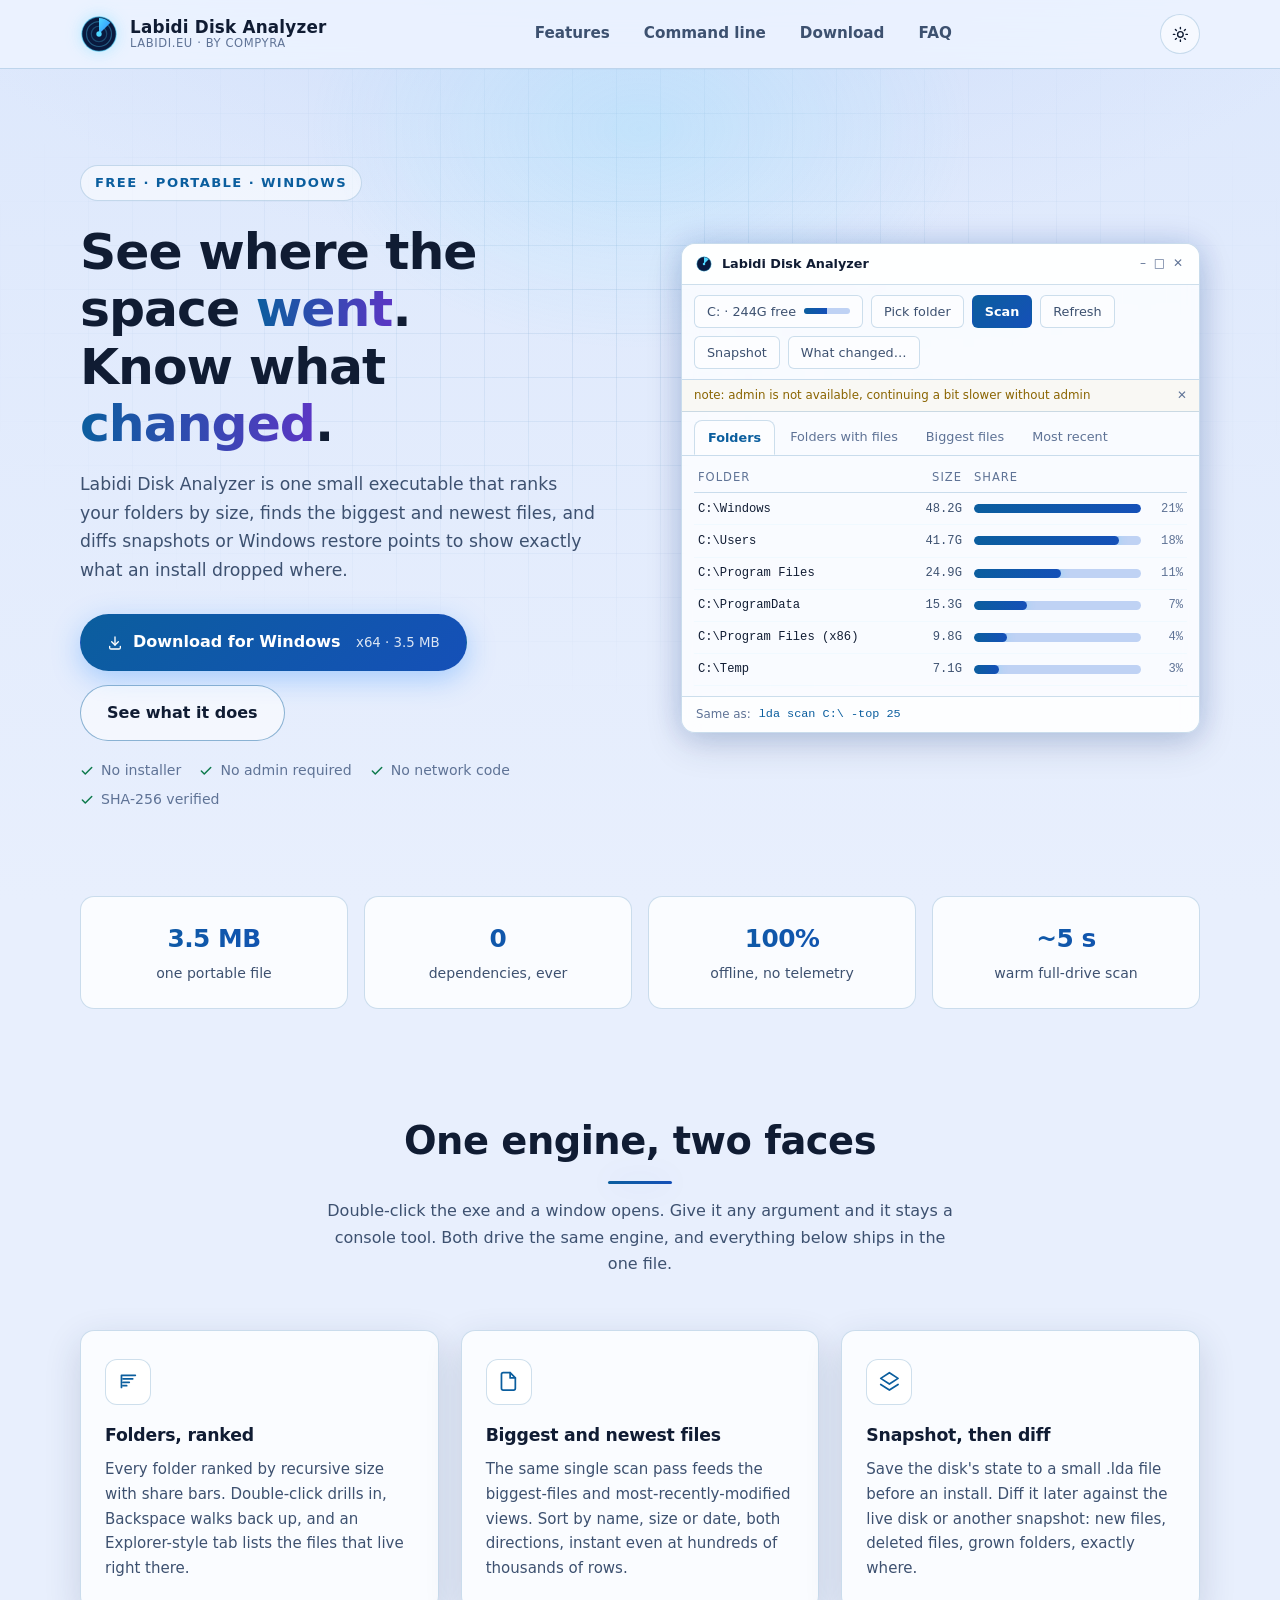
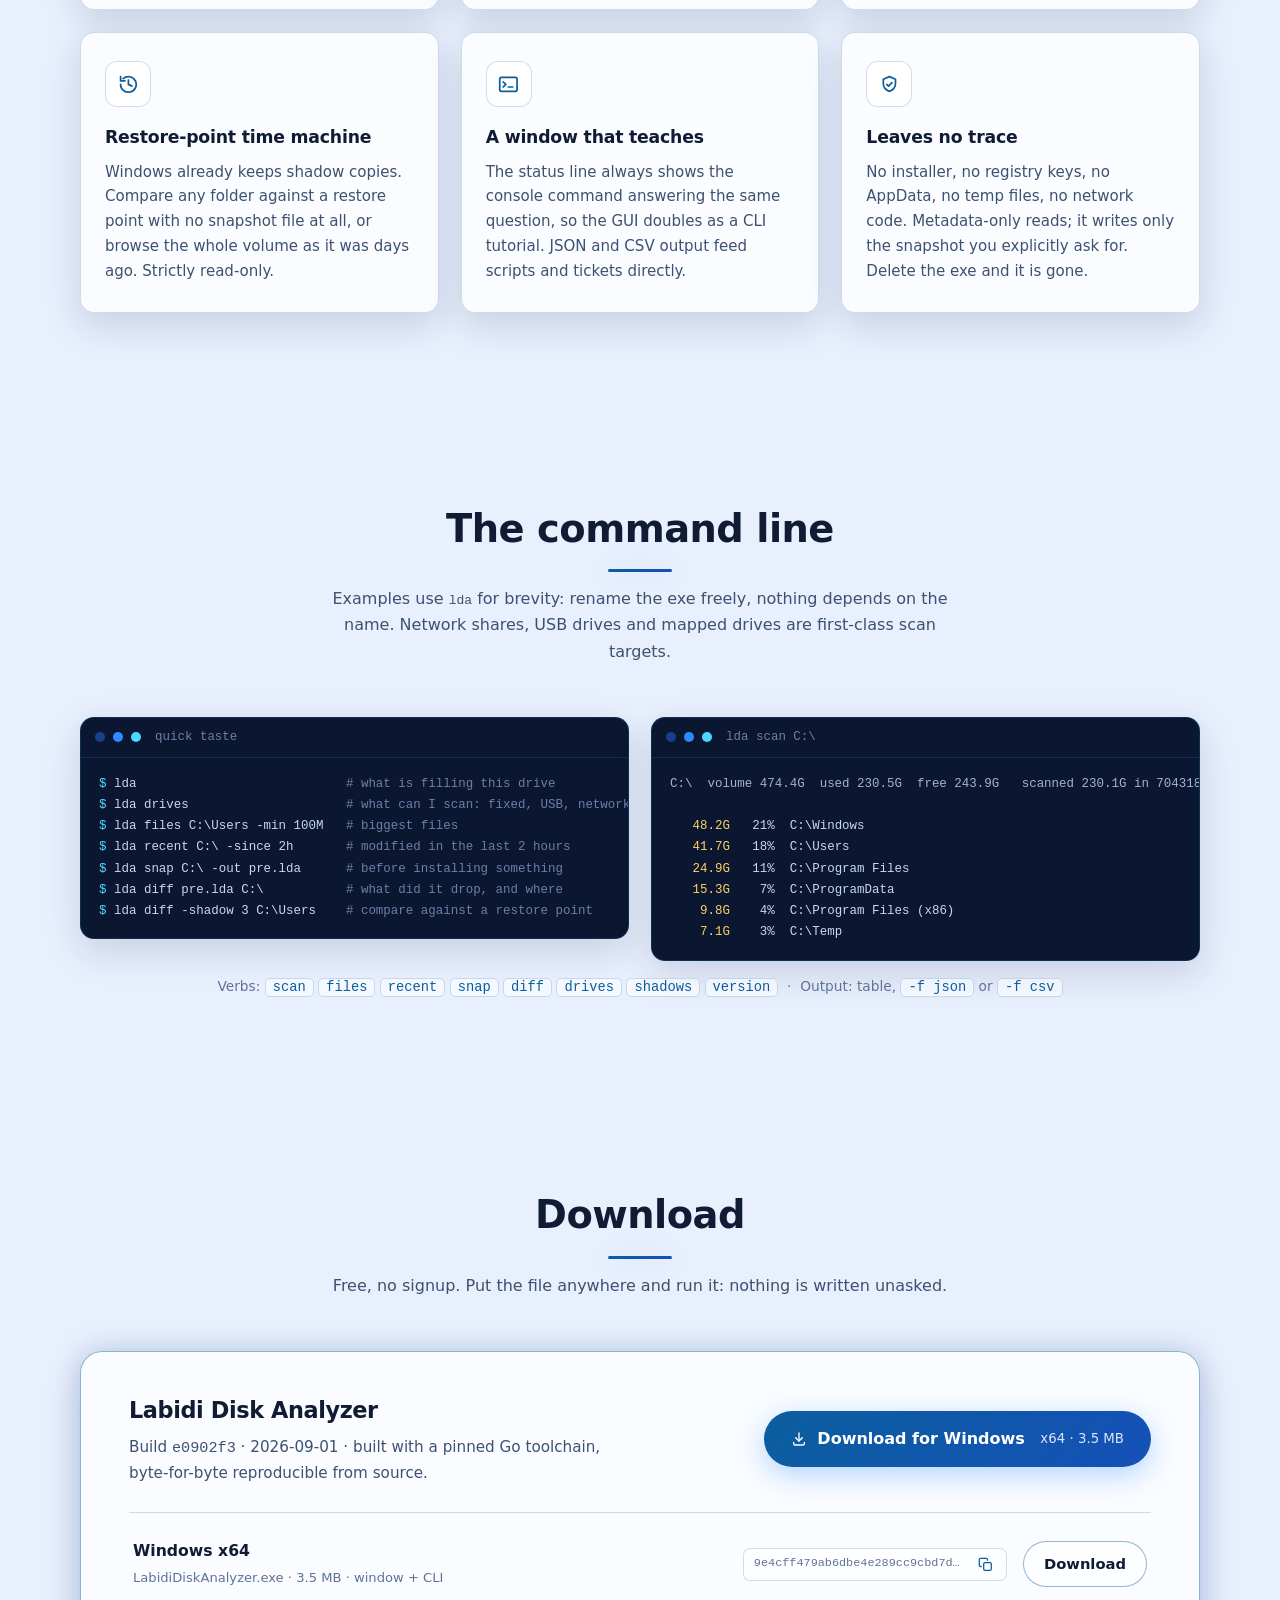
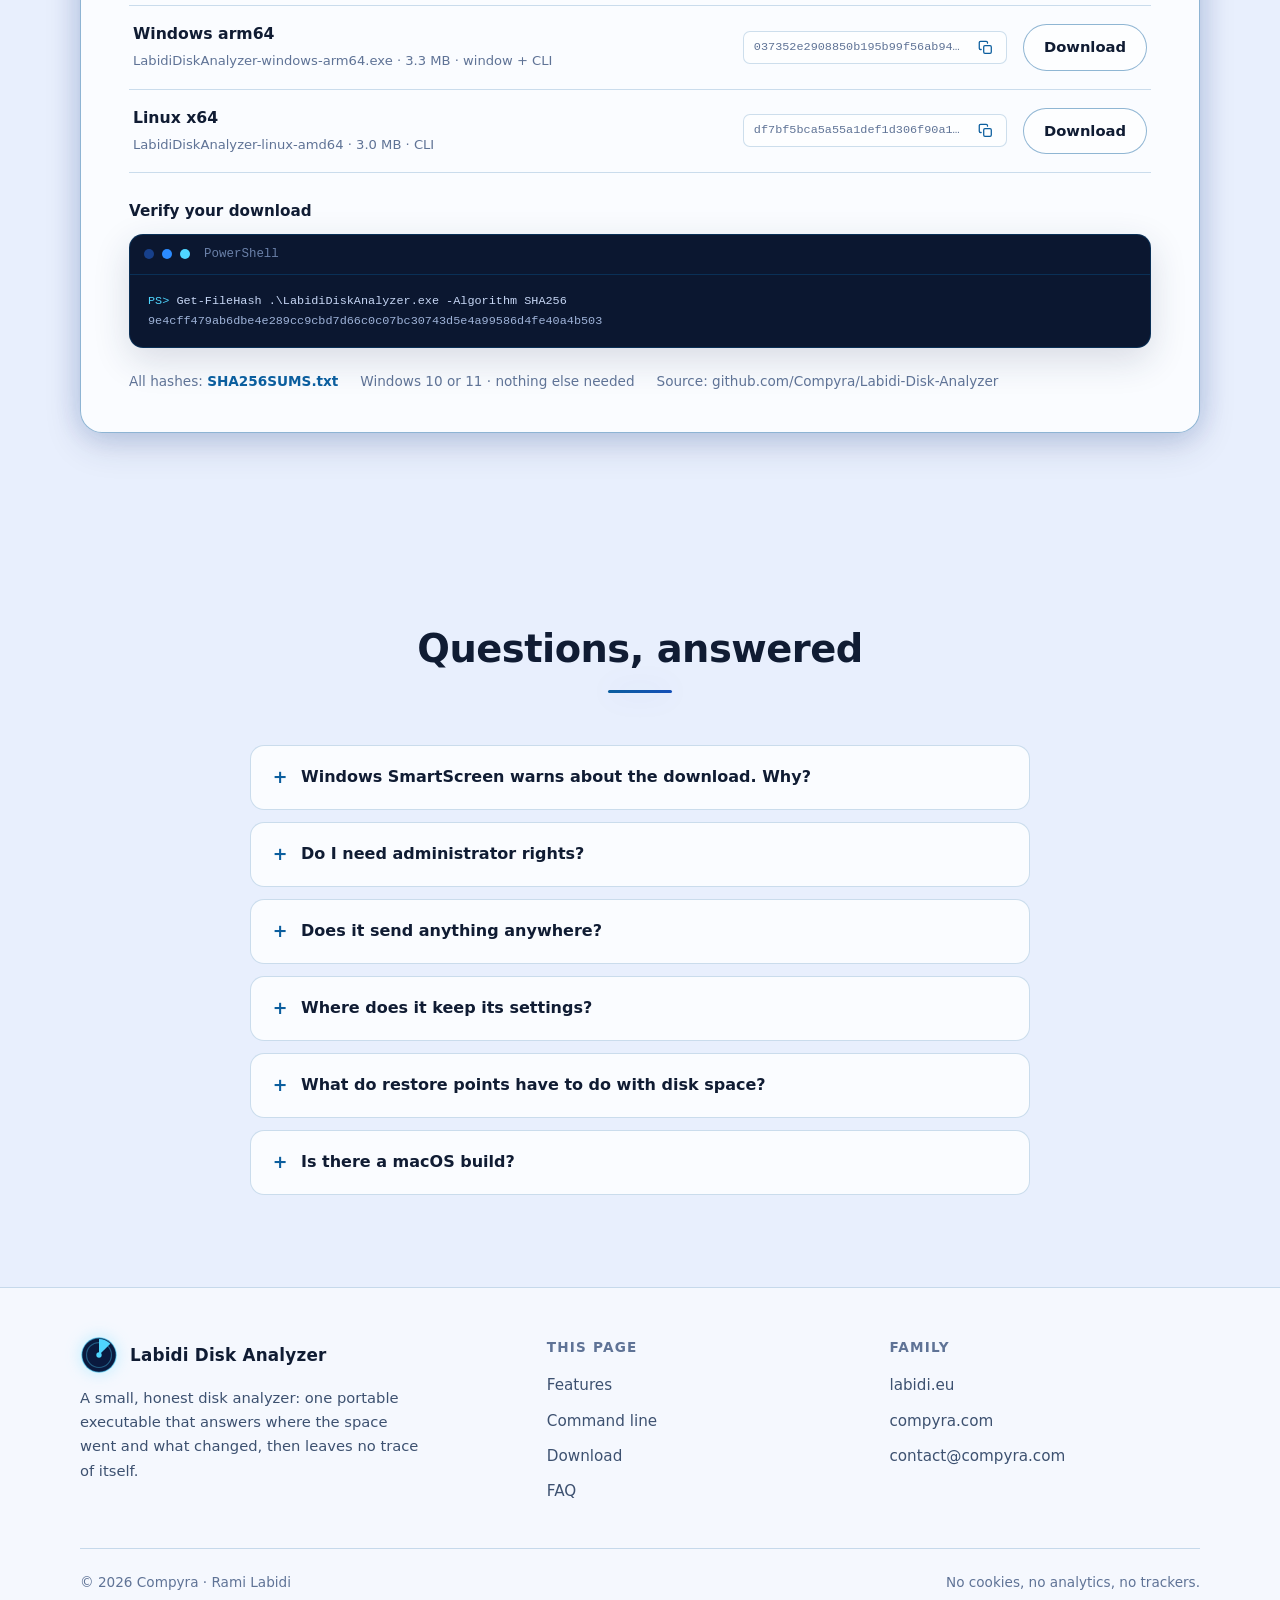
==== commit c15ec404: "Ambient disk-fill bars every 2 minutes; binaries move under /download (parity with scanner.labidi.eu" ====
--- a/index.html
+++ b/index.html
@@ -17,7 +17,7 @@
         })();
     </script>
 
-    <link rel="stylesheet" href="style.css?v=1">
+    <link rel="stylesheet" href="style.css?v=2">
 
     <meta name="description" content="A 3.5 MB portable exe that shows where your disk space went and what changed: ranked folders, biggest files, snapshot diffs and restore-point comparisons. No installer, no admin, no telemetry.">
     <meta name="author" content="Compyra">
@@ -58,7 +58,7 @@
       "applicationCategory": "UtilitiesApplication",
       "description": "Portable disk space analyzer and snapshot differ: ranked folders, biggest files, snapshot diffs and restore-point comparisons in one dependency-free executable.",
       "url": "https://diskanalyzer.labidi.eu/",
-      "downloadUrl": "https://diskanalyzer.labidi.eu/LabidiDiskAnalyzer.exe",
+      "downloadUrl": "https://diskanalyzer.labidi.eu/download/LabidiDiskAnalyzer.exe",
       "fileSize": "3.5MB",
       "offers": { "@type": "Offer", "price": "0", "priceCurrency": "EUR" },
       "publisher": { "@type": "Organization", "name": "Compyra", "url": "https://compyra.com" }
@@ -83,6 +83,8 @@
     </svg>
 
     <a href="#main" class="skip-link">Skip to main content</a>
+
+    <div class="disk-fill" aria-hidden="true"><i></i><i></i><i></i><i></i><i></i></div>
 
     <header id="site-header">
         <div class="container">
@@ -138,7 +140,7 @@
                         to show exactly what an install dropped where.
                     </p>
                     <div class="hero-ctas">
-                        <a class="btn btn-primary" href="LabidiDiskAnalyzer.exe" download>
+                        <a class="btn btn-primary" href="download/LabidiDiskAnalyzer.exe" download>
                             <svg class="icon" aria-hidden="true"><use href="#i-download"></use></svg>
                             Download for Windows&nbsp;<small>x64 · 3.5 MB</small>
                         </a>
@@ -309,7 +311,7 @@
                             <p>Build <code>e0902f3</code> · 2026-09-01 · built with a pinned Go toolchain,
                                byte-for-byte reproducible from source.</p>
                         </div>
-                        <a class="btn btn-primary" href="LabidiDiskAnalyzer.exe" download>
+                        <a class="btn btn-primary" href="download/LabidiDiskAnalyzer.exe" download>
                             <svg class="icon" aria-hidden="true"><use href="#i-download"></use></svg>
                             Download for Windows&nbsp;<small>x64 · 3.5 MB</small>
                         </a>
@@ -327,7 +329,7 @@
                             </button>
                         </span>
                         <span class="asset-get">
-                            <a class="btn btn-ghost btn-dl" href="LabidiDiskAnalyzer.exe" download>Download</a>
+                            <a class="btn btn-ghost btn-dl" href="download/LabidiDiskAnalyzer.exe" download>Download</a>
                         </span>
                     </div>
 
@@ -343,7 +345,7 @@
                             </button>
                         </span>
                         <span class="asset-get">
-                            <a class="btn btn-ghost btn-dl" href="LabidiDiskAnalyzer-windows-arm64.exe" download>Download</a>
+                            <a class="btn btn-ghost btn-dl" href="download/LabidiDiskAnalyzer-windows-arm64.exe" download>Download</a>
                         </span>
                     </div>
 
@@ -359,7 +361,7 @@
                             </button>
                         </span>
                         <span class="asset-get">
-                            <a class="btn btn-ghost btn-dl" href="LabidiDiskAnalyzer-linux-amd64" download>Download</a>
+                            <a class="btn btn-ghost btn-dl" href="download/LabidiDiskAnalyzer-linux-amd64" download>Download</a>
                         </span>
                     </div>
 
--- a/style.css
+++ b/style.css
@@ -1116,6 +1116,54 @@
     transition: none;
 }
 
+/* Ambient disk-fill bars ------------------------------------------
+   A few faint bars quietly fill like folders being measured: once on
+   load, then once every 2 minutes. Each bar grows during the first
+   ~5% of a single 120s cycle and stays invisible for the rest.
+   Decorative only. */
+.disk-fill {
+    position: fixed;
+    inset: 0;
+    pointer-events: none;
+    z-index: -1;
+    overflow: hidden;
+}
+
+.disk-fill i {
+    position: absolute;
+    height: 3px;
+    border-radius: 2px;
+    background: linear-gradient(90deg, rgba(79, 214, 255, 0.14), rgba(43, 139, 255, 0.05));
+    transform: scaleX(0);
+    transform-origin: left;
+    opacity: 0;
+    animation: disk-fill 120s linear infinite;
+}
+
+.disk-fill i:nth-child(1) { top: 14%; left: 6%;  width: 38vw; }
+.disk-fill i:nth-child(2) { top: 31%; left: 55%; width: 30vw; animation-delay: 0.5s; }
+.disk-fill i:nth-child(3) { top: 52%; left: 3%;  width: 52vw; animation-delay: 1s; }
+.disk-fill i:nth-child(4) { top: 70%; left: 48%; width: 26vw; animation-delay: 1.5s; }
+.disk-fill i:nth-child(5) { top: 87%; left: 10%; width: 44vw; animation-delay: 2s; }
+
+:root[data-theme="light"] .disk-fill i {
+    background: linear-gradient(90deg, rgba(21, 80, 184, 0.12), rgba(21, 80, 184, 0.04));
+}
+
+@keyframes disk-fill {
+    0%    { transform: scaleX(0); opacity: 0; }
+    0.5%  { opacity: 1; }
+    3.6%  { transform: scaleX(1); opacity: 1; }
+    5%    { transform: scaleX(1); opacity: 0; }
+    100%  { transform: scaleX(1); opacity: 0; }
+}
+
+@media (prefers-reduced-motion: reduce) {
+    .disk-fill {
+        display: none;
+    }
+}
+
 /* 404 ------------------------------------------------------------ */
 .lost {
     min-height: 72vh;
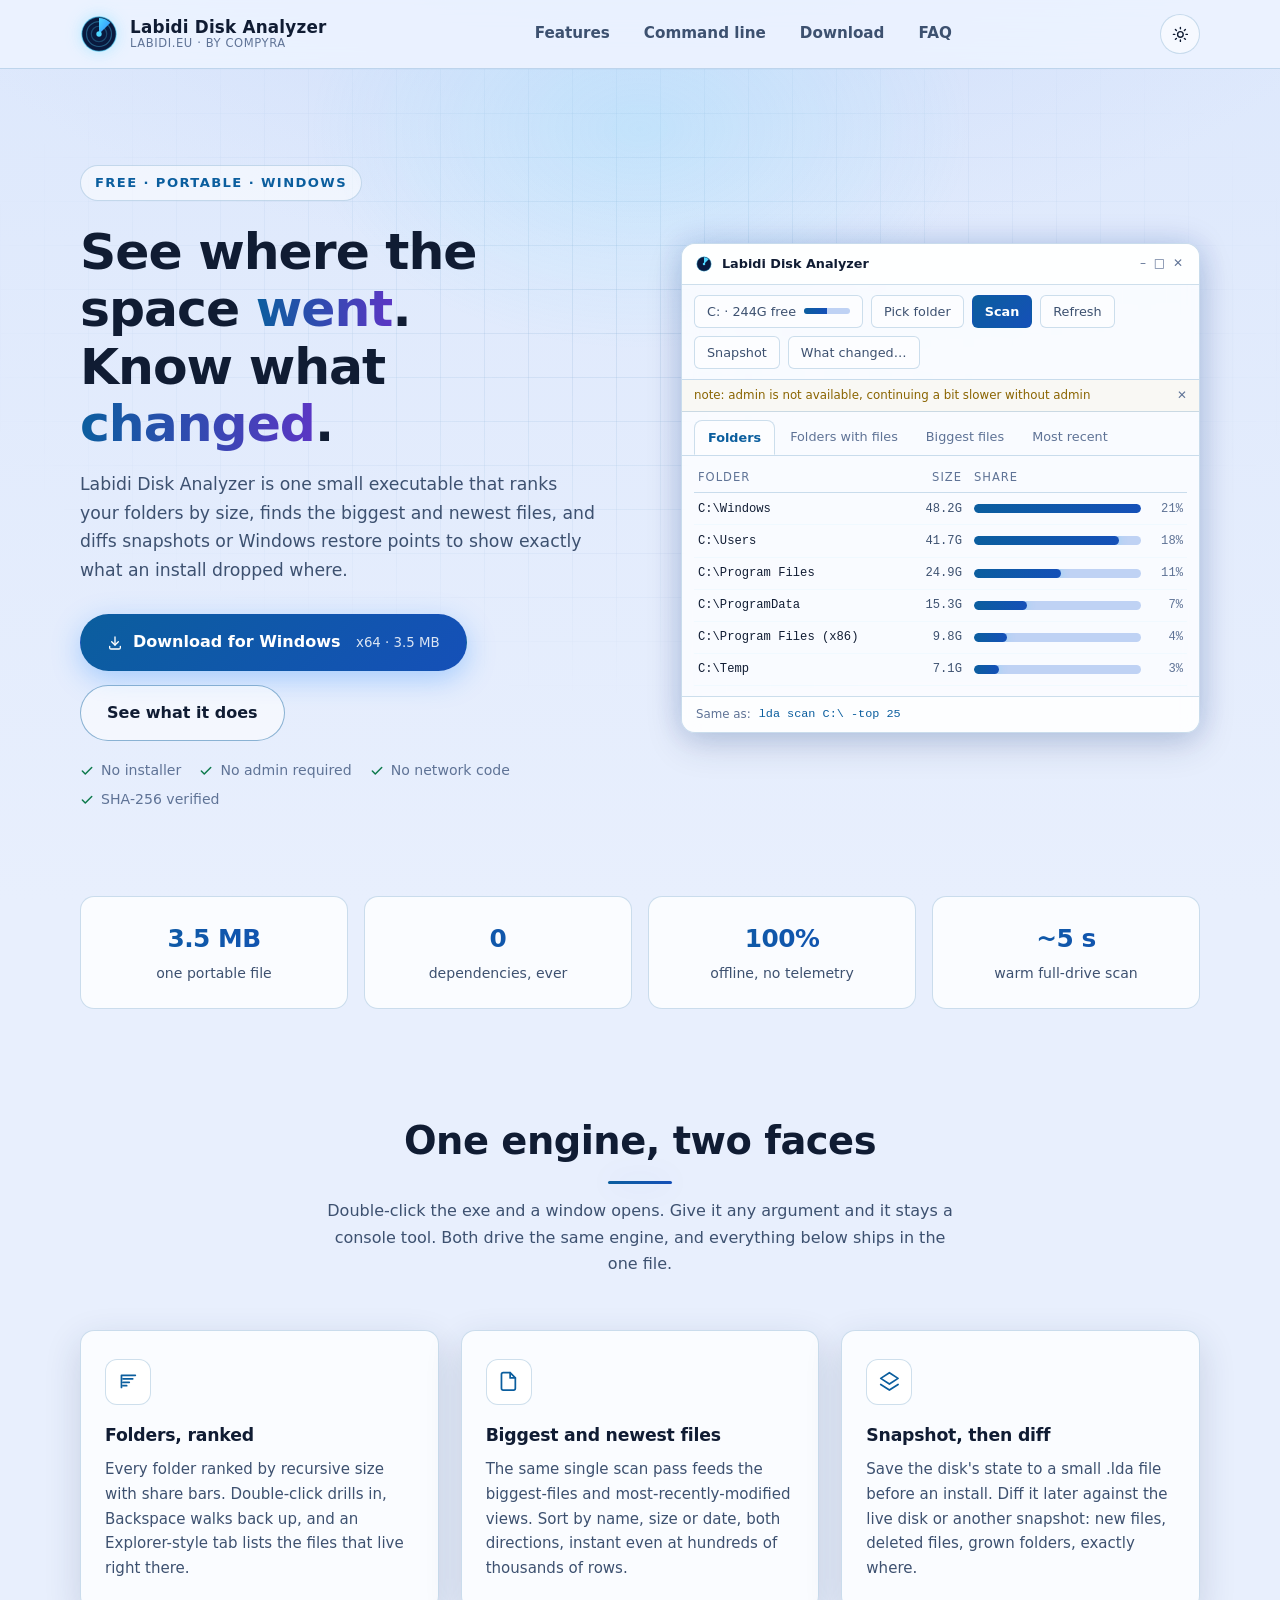
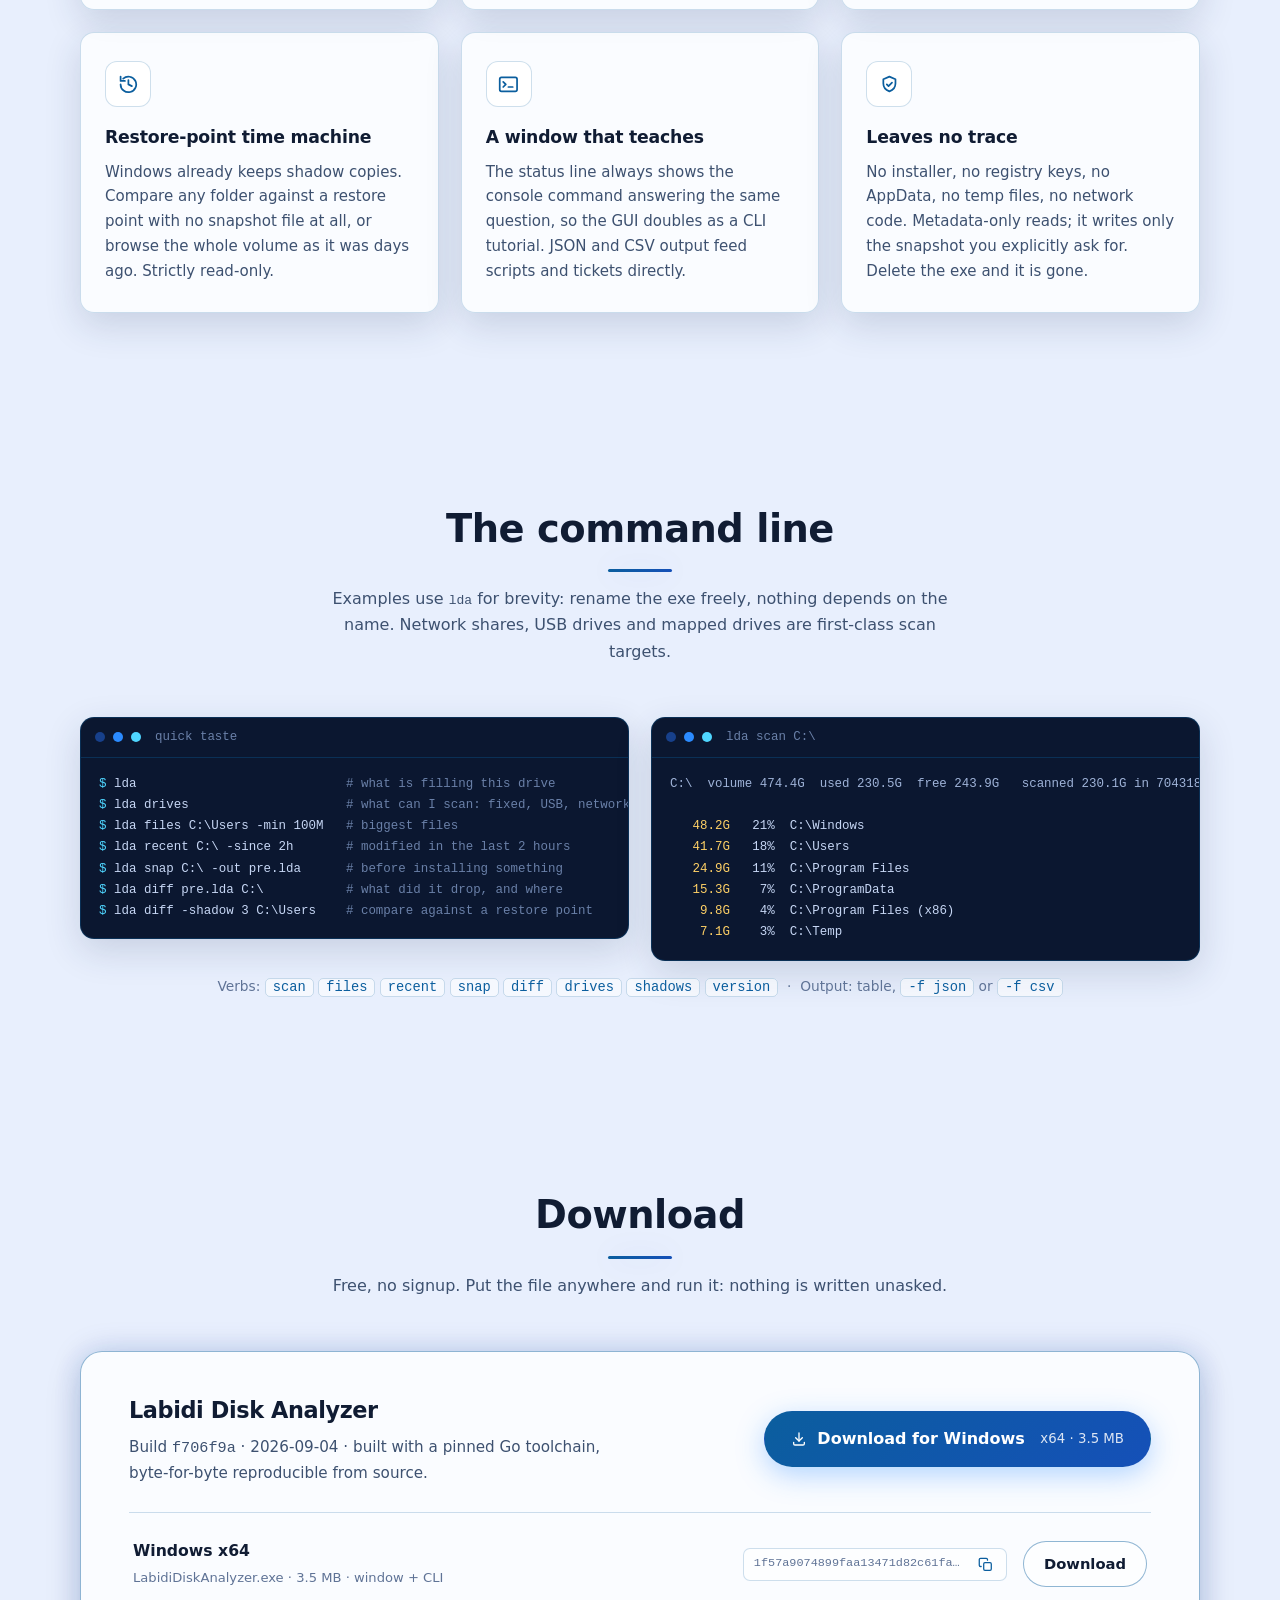
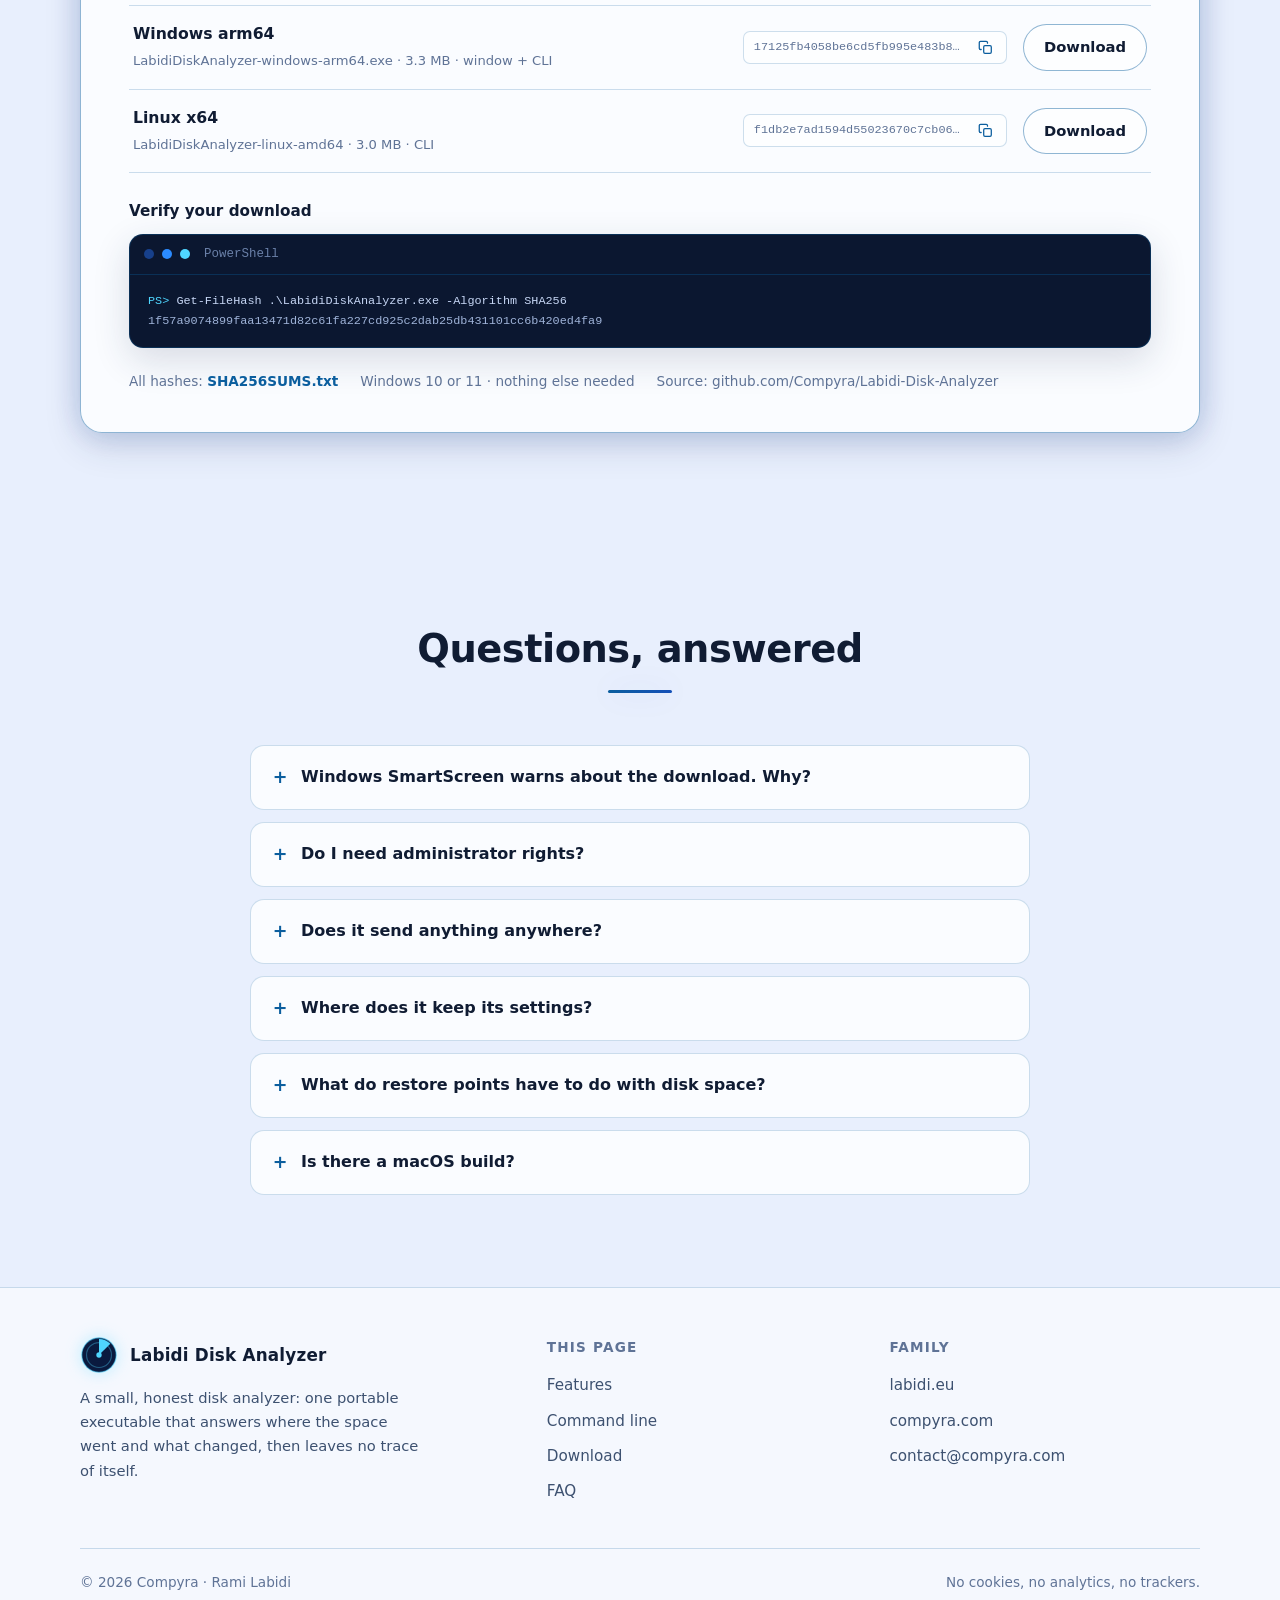
==== commit 7df770ee: "Ship the f706f9a build: the help page points home (website + report-a-bug buttons)" ====
--- a/index.html
+++ b/index.html
@@ -308,7 +308,7 @@
                     <div class="download-main">
                         <div>
                             <h3>Labidi Disk Analyzer</h3>
-                            <p>Build <code>e0902f3</code> · 2026-09-01 · built with a pinned Go toolchain,
+                            <p>Build <code>f706f9a</code> · 2026-09-04 · built with a pinned Go toolchain,
                                byte-for-byte reproducible from source.</p>
                         </div>
                         <a class="btn btn-primary" href="download/LabidiDiskAnalyzer.exe" download>
@@ -323,8 +323,8 @@
                             <span>LabidiDiskAnalyzer.exe · 3.5 MB · window + CLI</span>
                         </div>
                         <span class="asset-hash">
-                            <code title="9e4cff479ab6dbe4e289cc9cbd7d66c0c07bc30743d5e4a99586d4fe40a4b503">9e4cff479ab6dbe4e289cc9cbd7d66c0&hellip;</code>
-                            <button class="copy-btn" type="button" data-copy="9e4cff479ab6dbe4e289cc9cbd7d66c0c07bc30743d5e4a99586d4fe40a4b503" aria-label="Copy the SHA-256 hash of LabidiDiskAnalyzer.exe">
+                            <code title="1f57a9074899faa13471d82c61fa227cd925c2dab25db431101cc6b420ed4fa9">1f57a9074899faa13471d82c61fa227c&hellip;</code>
+                            <button class="copy-btn" type="button" data-copy="1f57a9074899faa13471d82c61fa227cd925c2dab25db431101cc6b420ed4fa9" aria-label="Copy the SHA-256 hash of LabidiDiskAnalyzer.exe">
                                 <svg class="icon" aria-hidden="true"><use href="#i-copy"></use></svg>
                             </button>
                         </span>
@@ -339,8 +339,8 @@
                             <span>LabidiDiskAnalyzer-windows-arm64.exe · 3.3 MB · window + CLI</span>
                         </div>
                         <span class="asset-hash">
-                            <code title="037352e2908850b195b99f56ab94dee2360abbfb58f119a386459734021d3780">037352e2908850b195b99f56ab94dee2&hellip;</code>
-                            <button class="copy-btn" type="button" data-copy="037352e2908850b195b99f56ab94dee2360abbfb58f119a386459734021d3780" aria-label="Copy the SHA-256 hash of LabidiDiskAnalyzer-windows-arm64.exe">
+                            <code title="17125fb4058be6cd5fb995e483b8c8b1ffbca9973e92ac35582749c688001ef8">17125fb4058be6cd5fb995e483b8c8b1&hellip;</code>
+                            <button class="copy-btn" type="button" data-copy="17125fb4058be6cd5fb995e483b8c8b1ffbca9973e92ac35582749c688001ef8" aria-label="Copy the SHA-256 hash of LabidiDiskAnalyzer-windows-arm64.exe">
                                 <svg class="icon" aria-hidden="true"><use href="#i-copy"></use></svg>
                             </button>
                         </span>
@@ -355,8 +355,8 @@
                             <span>LabidiDiskAnalyzer-linux-amd64 · 3.0 MB · CLI</span>
                         </div>
                         <span class="asset-hash">
-                            <code title="df7bf5bca5a55a1def1d306f90a14a95d13f0bd07a37902c056cffa0d2d70d2e">df7bf5bca5a55a1def1d306f90a14a95&hellip;</code>
-                            <button class="copy-btn" type="button" data-copy="df7bf5bca5a55a1def1d306f90a14a95d13f0bd07a37902c056cffa0d2d70d2e" aria-label="Copy the SHA-256 hash of LabidiDiskAnalyzer-linux-amd64">
+                            <code title="f1db2e7ad1594d55023670c7cb06808ae8b6c3037c7eaa44a8825b98f3012df8">f1db2e7ad1594d55023670c7cb06808a&hellip;</code>
+                            <button class="copy-btn" type="button" data-copy="f1db2e7ad1594d55023670c7cb06808ae8b6c3037c7eaa44a8825b98f3012df8" aria-label="Copy the SHA-256 hash of LabidiDiskAnalyzer-linux-amd64">
                                 <svg class="icon" aria-hidden="true"><use href="#i-copy"></use></svg>
                             </button>
                         </span>
@@ -370,7 +370,7 @@
                         <div class="terminal">
                             <div class="terminal-bar"><i></i><i></i><i></i><span>PowerShell</span></div>
                             <pre><span class="p">PS&gt;</span> Get-FileHash .\LabidiDiskAnalyzer.exe -Algorithm SHA256
-<span class="o">9e4cff479ab6dbe4e289cc9cbd7d66c0c07bc30743d5e4a99586d4fe40a4b503</span></pre>
+<span class="o">1f57a9074899faa13471d82c61fa227cd925c2dab25db431101cc6b420ed4fa9</span></pre>
                         </div>
                     </div>
 
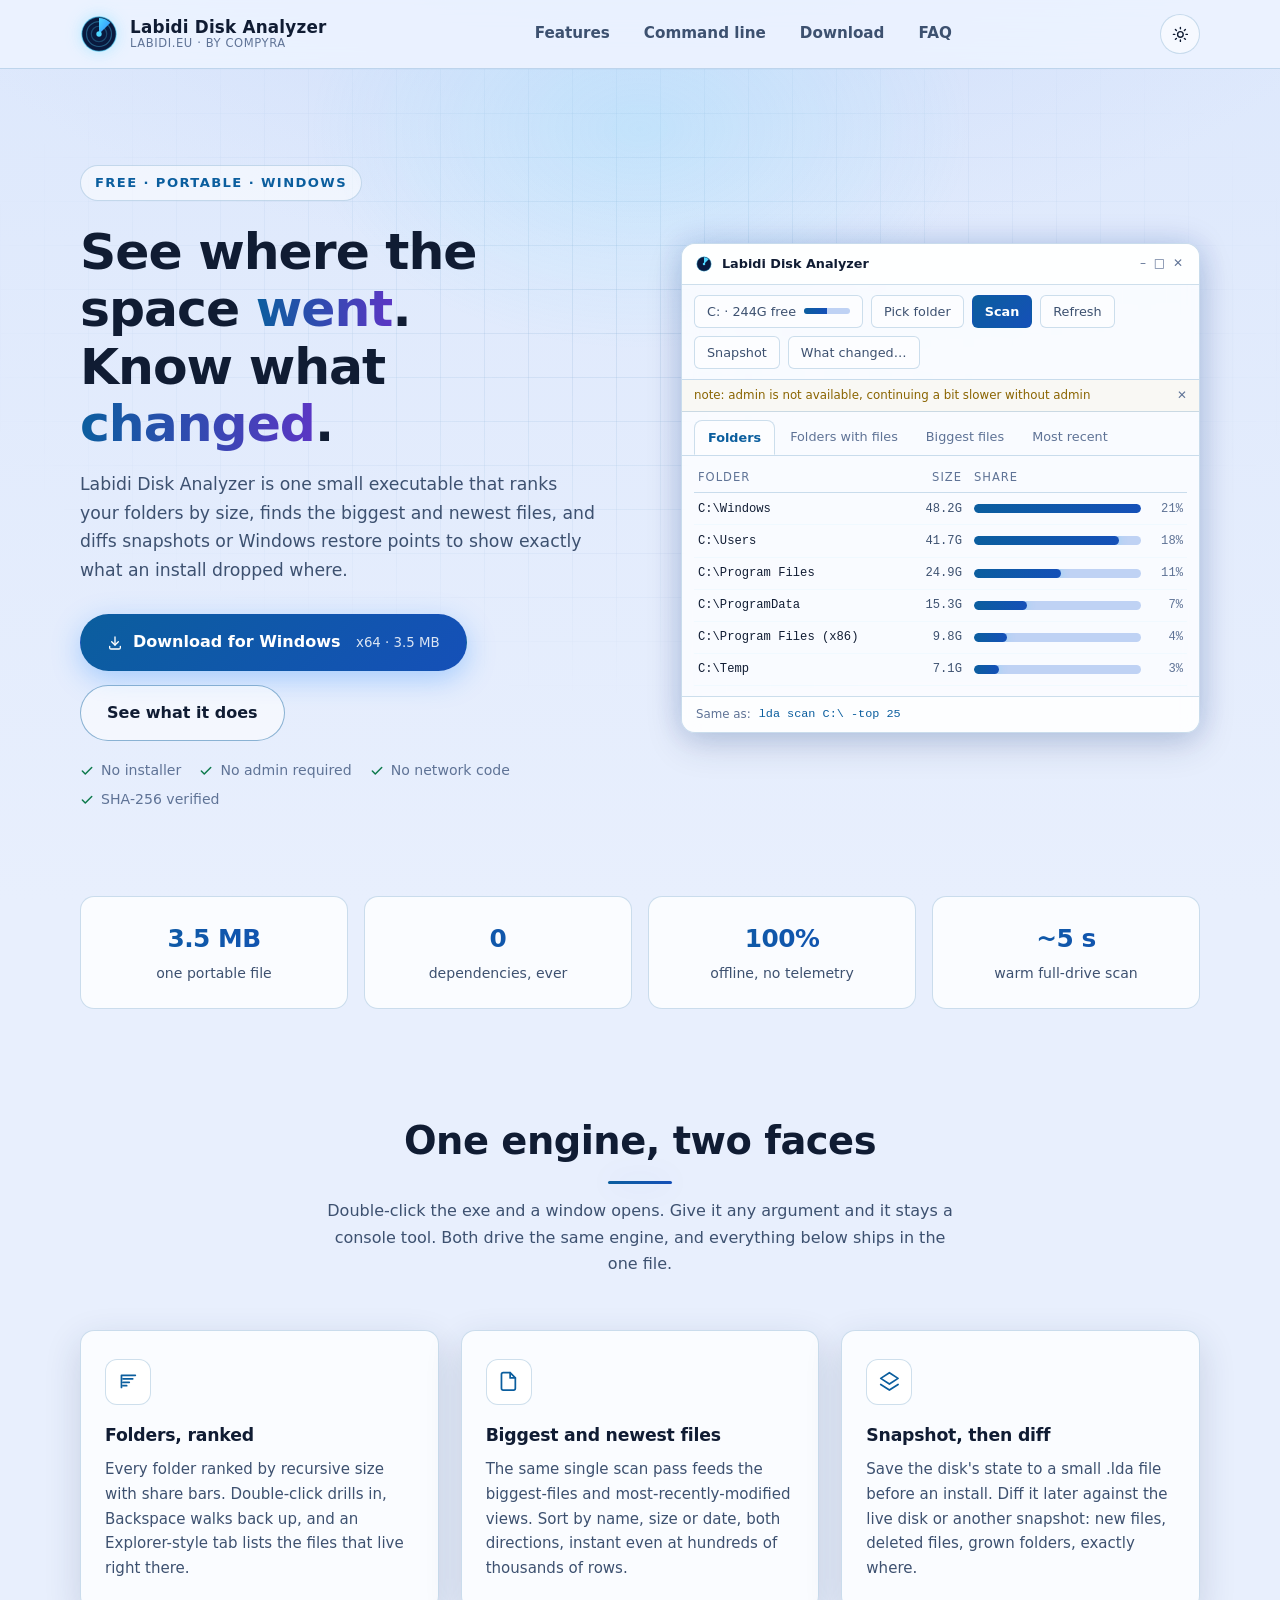
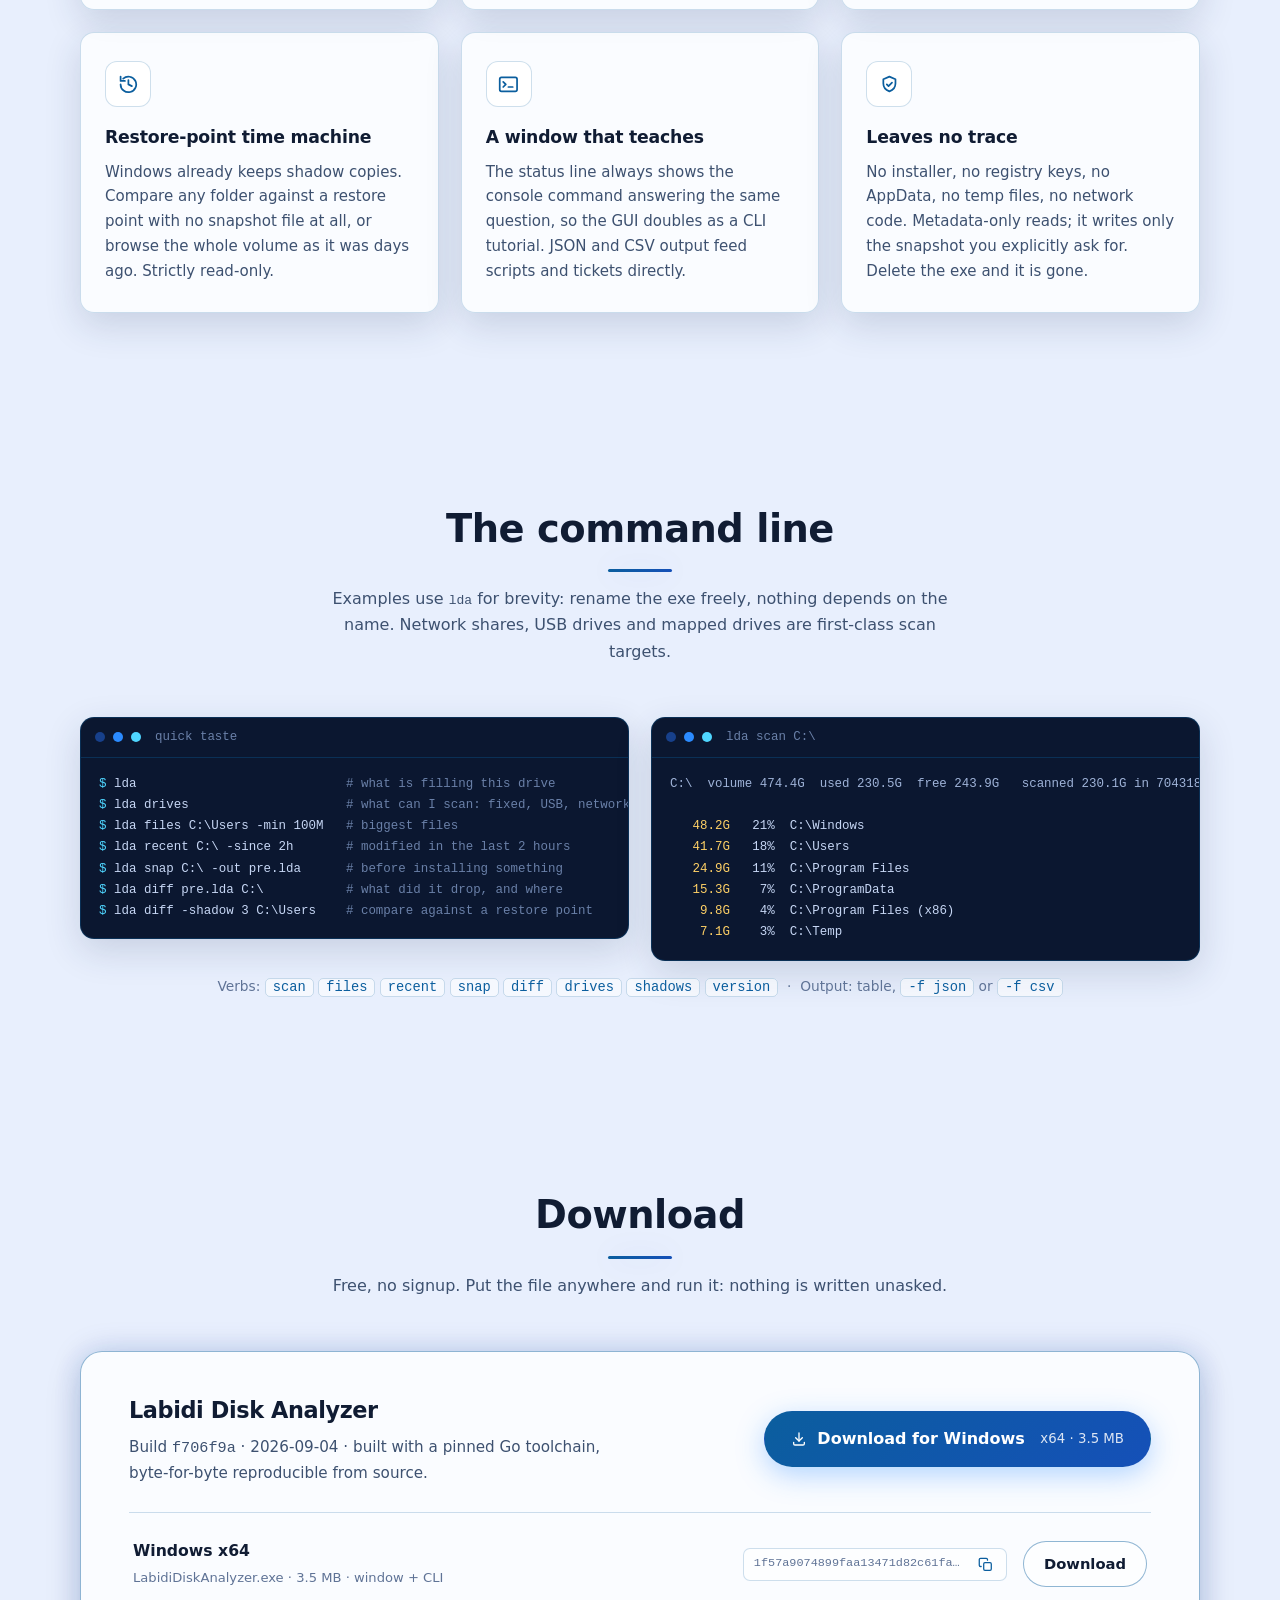
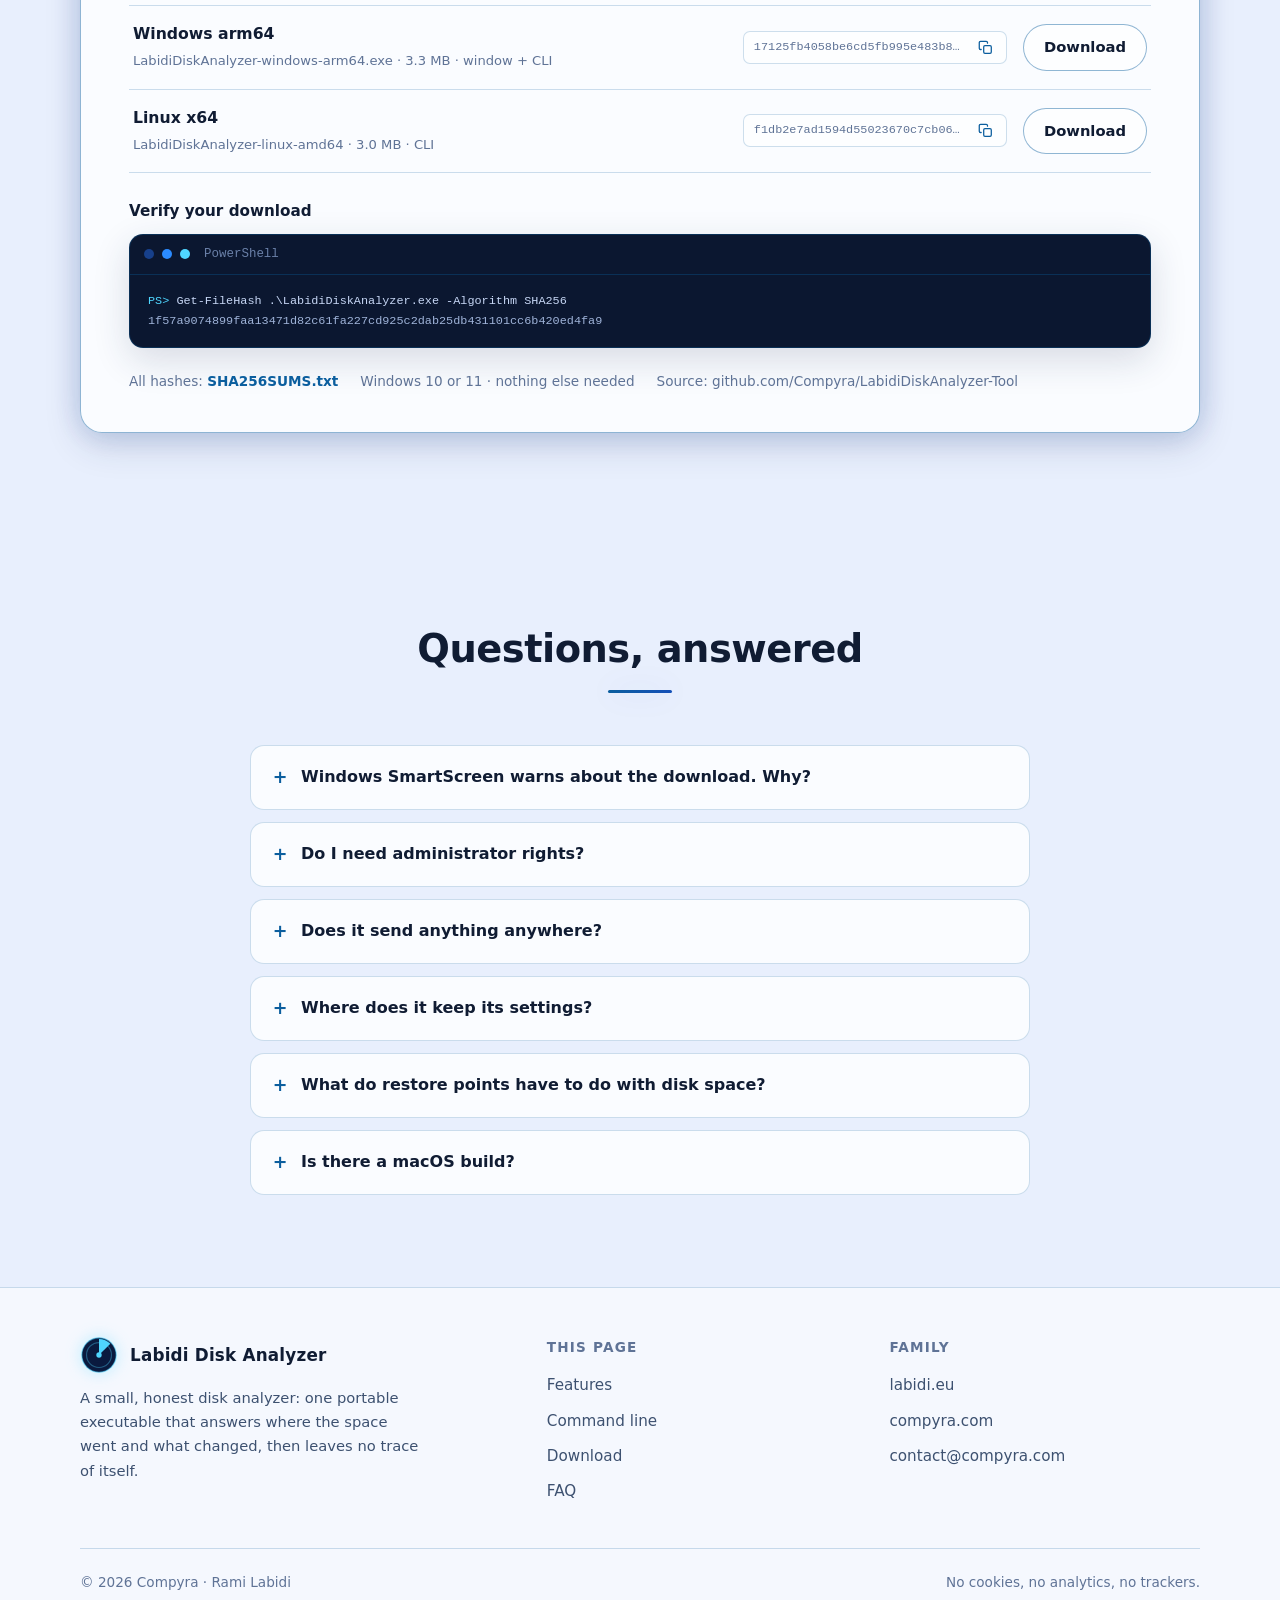
==== commit ffd39de5: "Executables verified latest (f706f9a); source repo reads its new name The update request found nothi" ====
--- a/index.html
+++ b/index.html
@@ -377,7 +377,7 @@
                     <div class="download-foot">
                         <span>All hashes: <a href="SHA256SUMS.txt">SHA256SUMS.txt</a></span>
                         <span>Windows 10 or 11 · nothing else needed</span>
-                        <span>Source: github.com/Compyra/Labidi-Disk-Analyzer</span>
+                        <span>Source: github.com/Compyra/LabidiDiskAnalyzer-Tool</span>
                     </div>
                 </div>
             </div>
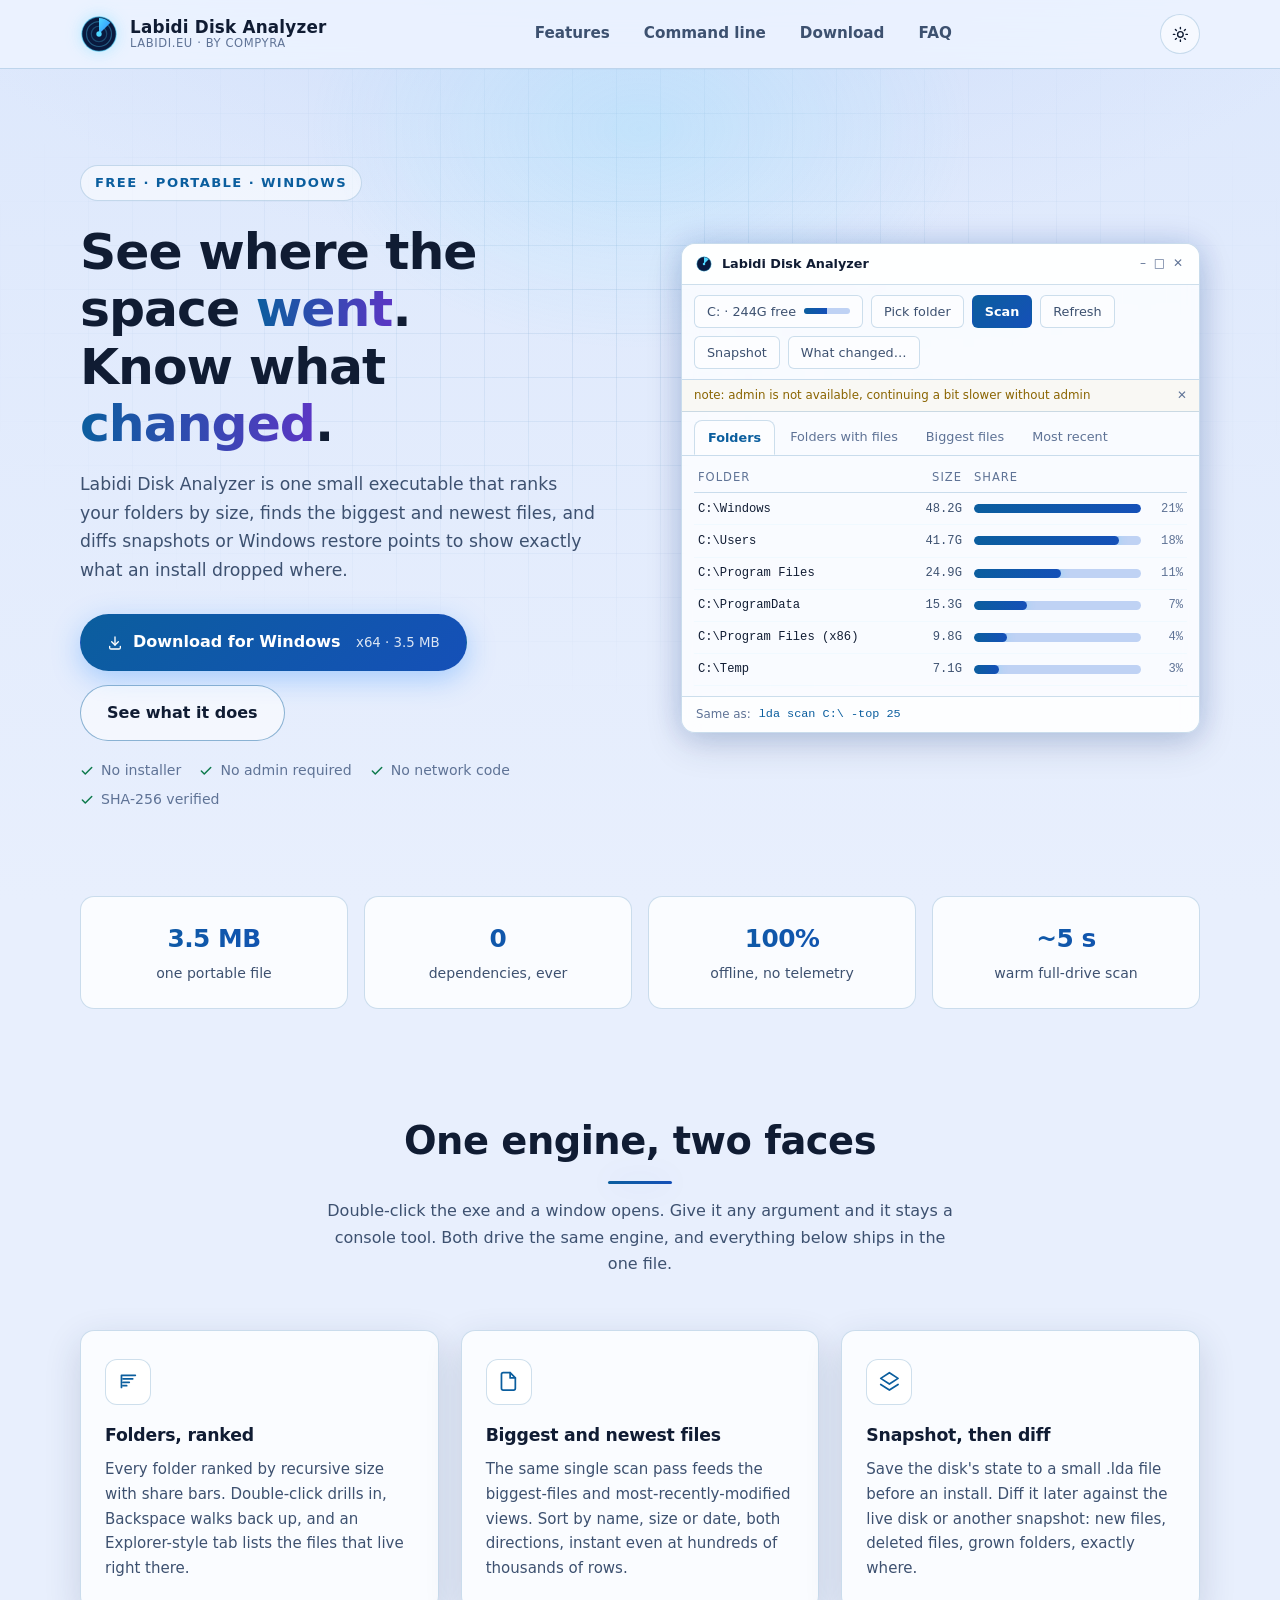
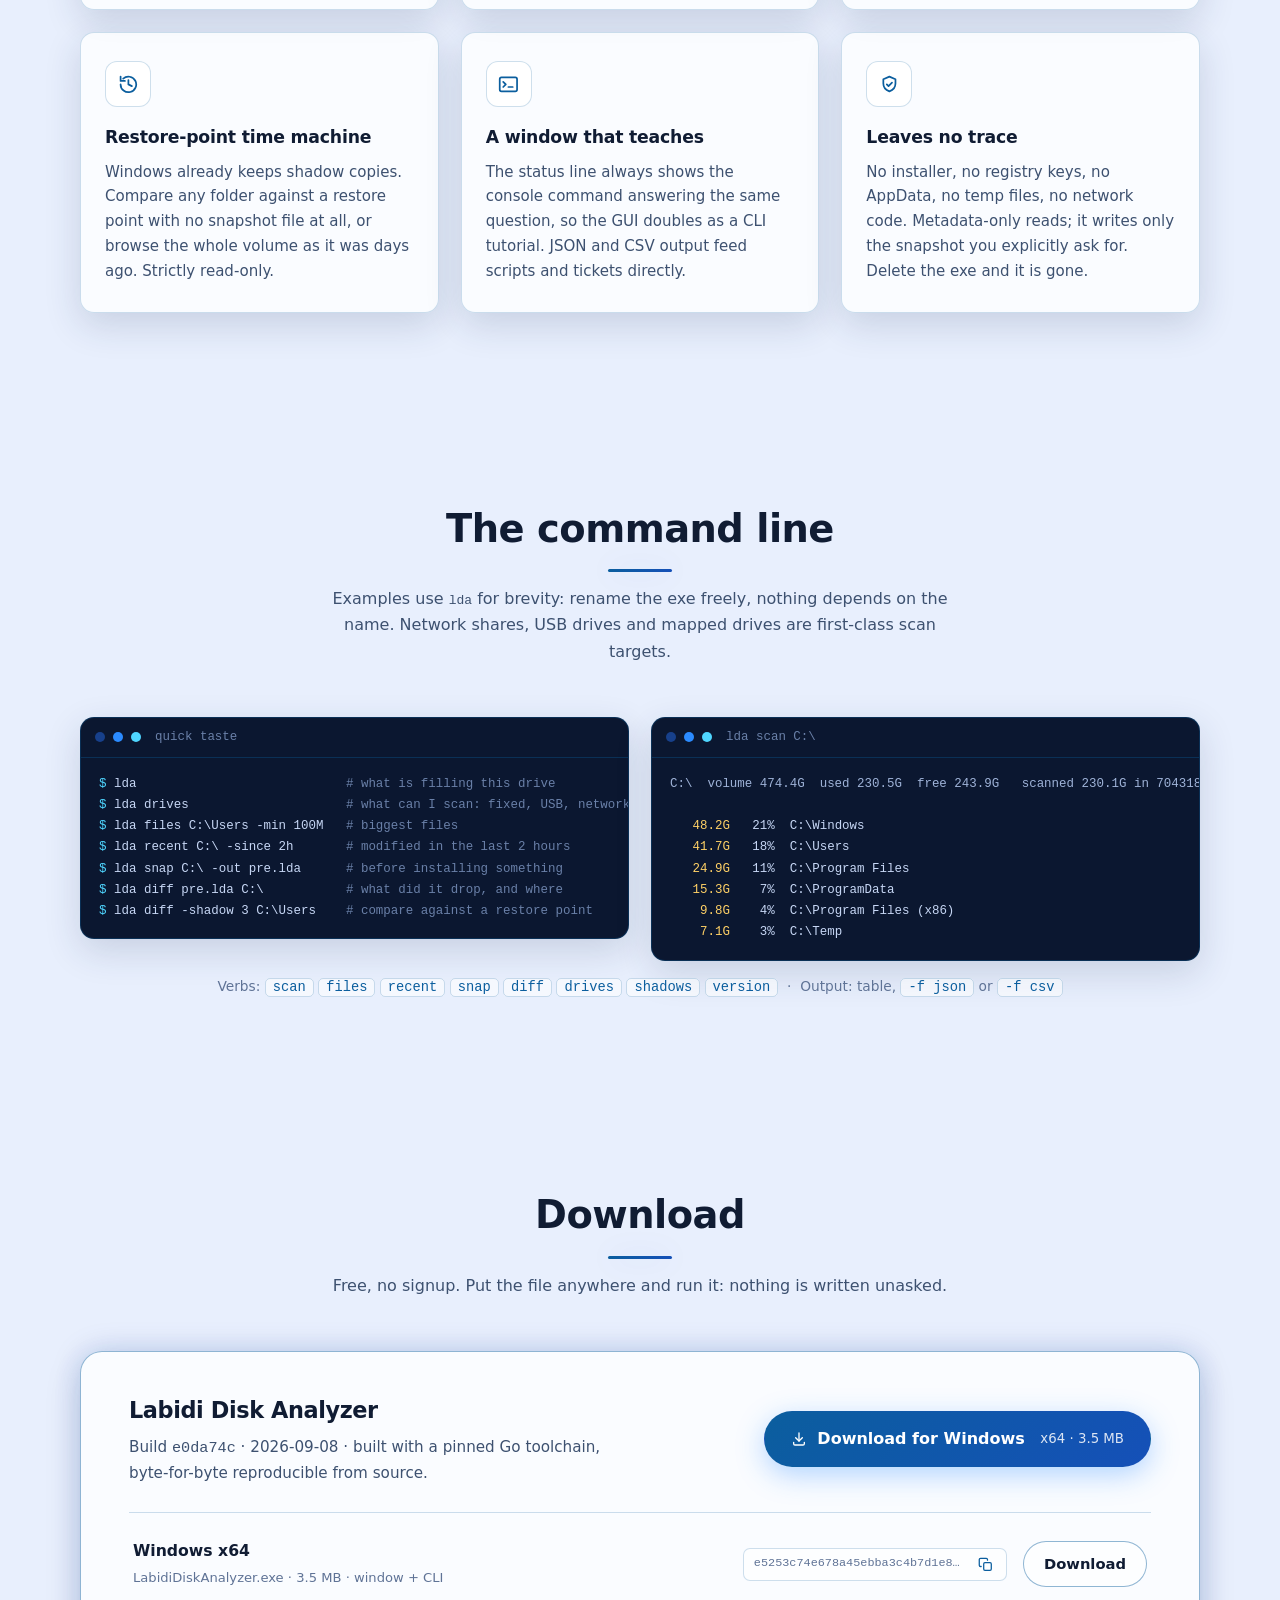
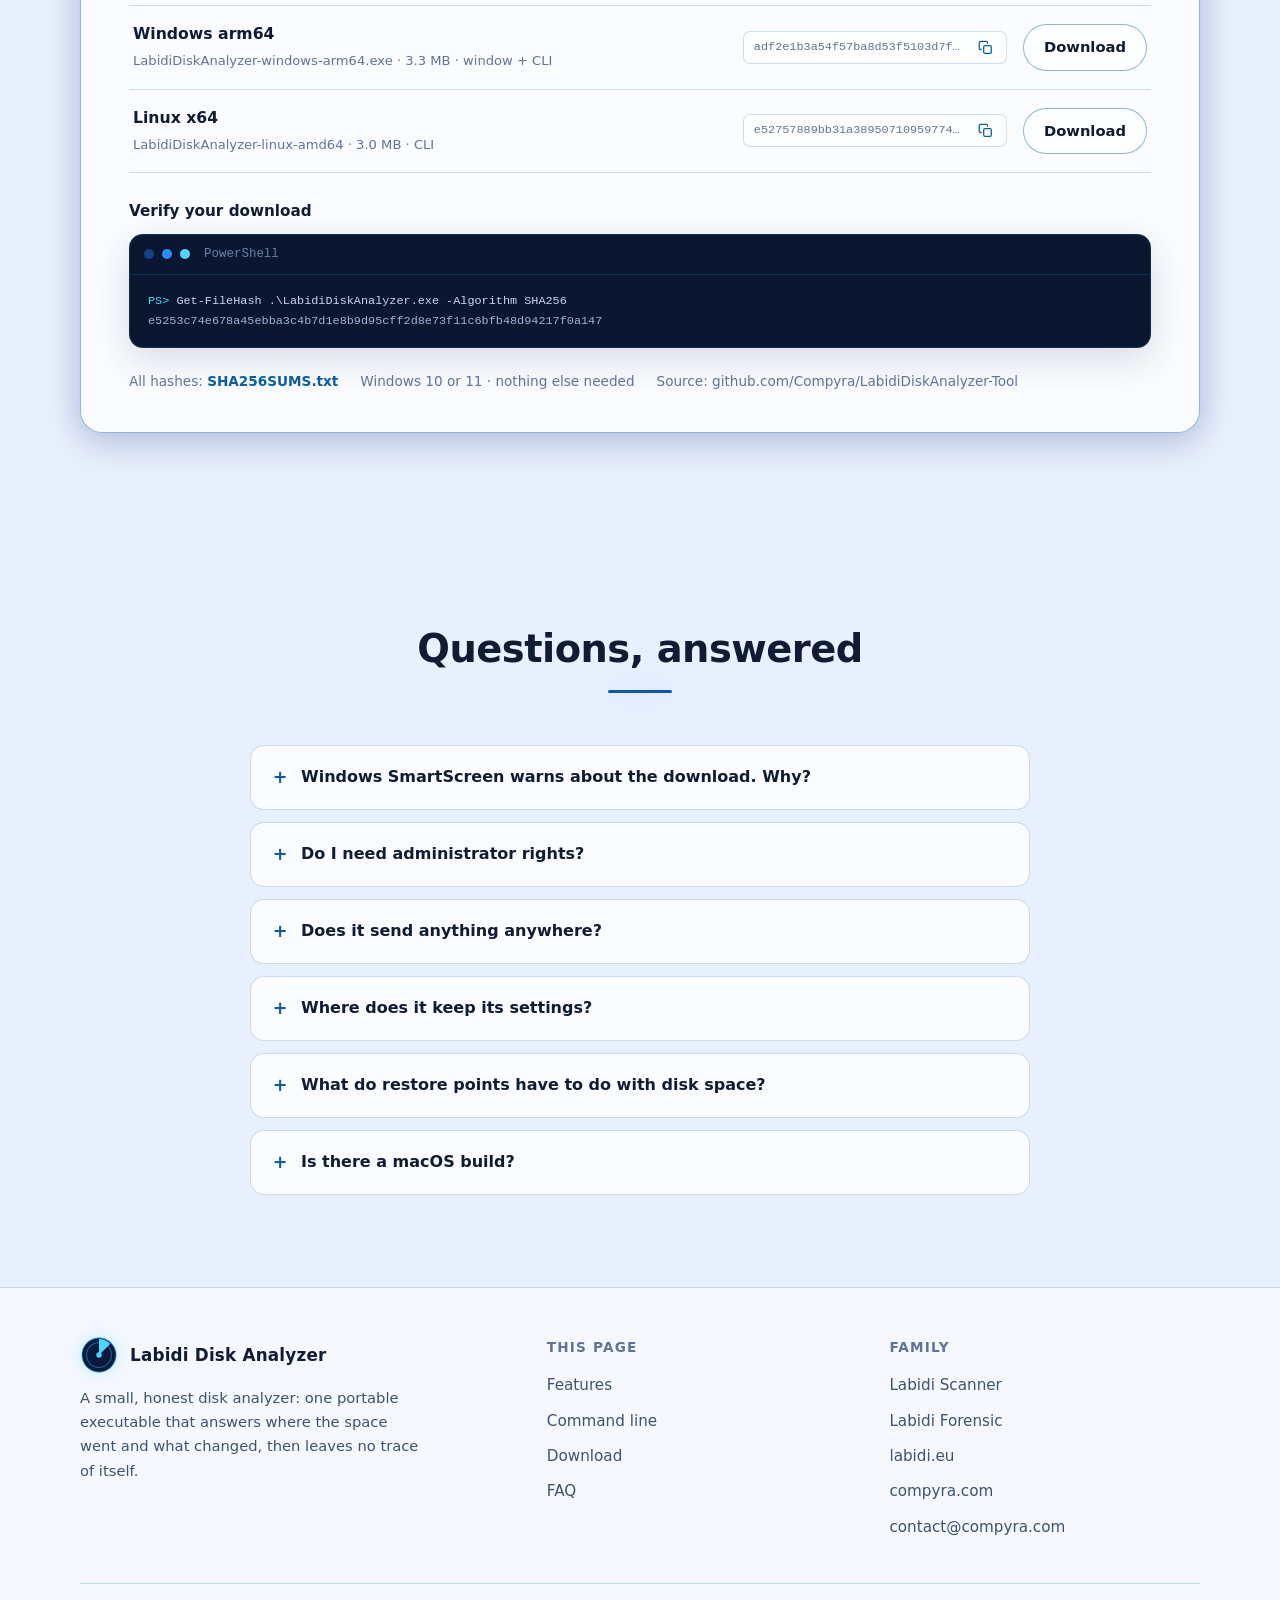
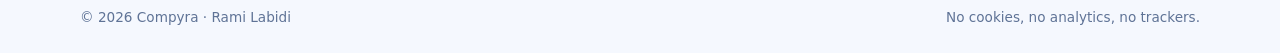
==== commit 76678d6d: "Ship the e0da74c build (G14); the Family column names the sibling tools The three binaries move up o" ====
--- a/index.html
+++ b/index.html
@@ -308,7 +308,7 @@
                     <div class="download-main">
                         <div>
                             <h3>Labidi Disk Analyzer</h3>
-                            <p>Build <code>f706f9a</code> · 2026-09-04 · built with a pinned Go toolchain,
+                            <p>Build <code>e0da74c</code> · 2026-09-08 · built with a pinned Go toolchain,
                                byte-for-byte reproducible from source.</p>
                         </div>
                         <a class="btn btn-primary" href="download/LabidiDiskAnalyzer.exe" download>
@@ -323,8 +323,8 @@
                             <span>LabidiDiskAnalyzer.exe · 3.5 MB · window + CLI</span>
                         </div>
                         <span class="asset-hash">
-                            <code title="1f57a9074899faa13471d82c61fa227cd925c2dab25db431101cc6b420ed4fa9">1f57a9074899faa13471d82c61fa227c&hellip;</code>
-                            <button class="copy-btn" type="button" data-copy="1f57a9074899faa13471d82c61fa227cd925c2dab25db431101cc6b420ed4fa9" aria-label="Copy the SHA-256 hash of LabidiDiskAnalyzer.exe">
+                            <code title="e5253c74e678a45ebba3c4b7d1e8b9d95cff2d8e73f11c6bfb48d94217f0a147">e5253c74e678a45ebba3c4b7d1e8b9d9&hellip;</code>
+                            <button class="copy-btn" type="button" data-copy="e5253c74e678a45ebba3c4b7d1e8b9d95cff2d8e73f11c6bfb48d94217f0a147" aria-label="Copy the SHA-256 hash of LabidiDiskAnalyzer.exe">
                                 <svg class="icon" aria-hidden="true"><use href="#i-copy"></use></svg>
                             </button>
                         </span>
@@ -339,8 +339,8 @@
                             <span>LabidiDiskAnalyzer-windows-arm64.exe · 3.3 MB · window + CLI</span>
                         </div>
                         <span class="asset-hash">
-                            <code title="17125fb4058be6cd5fb995e483b8c8b1ffbca9973e92ac35582749c688001ef8">17125fb4058be6cd5fb995e483b8c8b1&hellip;</code>
-                            <button class="copy-btn" type="button" data-copy="17125fb4058be6cd5fb995e483b8c8b1ffbca9973e92ac35582749c688001ef8" aria-label="Copy the SHA-256 hash of LabidiDiskAnalyzer-windows-arm64.exe">
+                            <code title="adf2e1b3a54f57ba8d53f5103d7f98734d5295610aca12b769402fba51cfbb69">adf2e1b3a54f57ba8d53f5103d7f9873&hellip;</code>
+                            <button class="copy-btn" type="button" data-copy="adf2e1b3a54f57ba8d53f5103d7f98734d5295610aca12b769402fba51cfbb69" aria-label="Copy the SHA-256 hash of LabidiDiskAnalyzer-windows-arm64.exe">
                                 <svg class="icon" aria-hidden="true"><use href="#i-copy"></use></svg>
                             </button>
                         </span>
@@ -355,8 +355,8 @@
                             <span>LabidiDiskAnalyzer-linux-amd64 · 3.0 MB · CLI</span>
                         </div>
                         <span class="asset-hash">
-                            <code title="f1db2e7ad1594d55023670c7cb06808ae8b6c3037c7eaa44a8825b98f3012df8">f1db2e7ad1594d55023670c7cb06808a&hellip;</code>
-                            <button class="copy-btn" type="button" data-copy="f1db2e7ad1594d55023670c7cb06808ae8b6c3037c7eaa44a8825b98f3012df8" aria-label="Copy the SHA-256 hash of LabidiDiskAnalyzer-linux-amd64">
+                            <code title="e52757889bb31a38950710959774923cb41cba9d2c26a7f1716f05c34c58abf2">e52757889bb31a38950710959774923c&hellip;</code>
+                            <button class="copy-btn" type="button" data-copy="e52757889bb31a38950710959774923cb41cba9d2c26a7f1716f05c34c58abf2" aria-label="Copy the SHA-256 hash of LabidiDiskAnalyzer-linux-amd64">
                                 <svg class="icon" aria-hidden="true"><use href="#i-copy"></use></svg>
                             </button>
                         </span>
@@ -370,7 +370,7 @@
                         <div class="terminal">
                             <div class="terminal-bar"><i></i><i></i><i></i><span>PowerShell</span></div>
                             <pre><span class="p">PS&gt;</span> Get-FileHash .\LabidiDiskAnalyzer.exe -Algorithm SHA256
-<span class="o">1f57a9074899faa13471d82c61fa227cd925c2dab25db431101cc6b420ed4fa9</span></pre>
+<span class="o">e5253c74e678a45ebba3c4b7d1e8b9d95cff2d8e73f11c6bfb48d94217f0a147</span></pre>
                         </div>
                     </div>
 
@@ -473,6 +473,8 @@
                 <div class="footer-col">
                     <h4>Family</h4>
                     <ul>
+                        <li><a href="https://scanner.labidi.eu/" rel="noopener">Labidi Scanner</a></li>
+                        <li><a href="https://forensic.labidi.eu/" rel="noopener">Labidi Forensic</a></li>
                         <li><a href="https://labidi.eu/" rel="noopener">labidi.eu</a></li>
                         <li><a href="https://compyra.com/" rel="noopener">compyra.com</a></li>
                         <li><a href="mailto:contact@compyra.com">contact@compyra.com</a></li>
